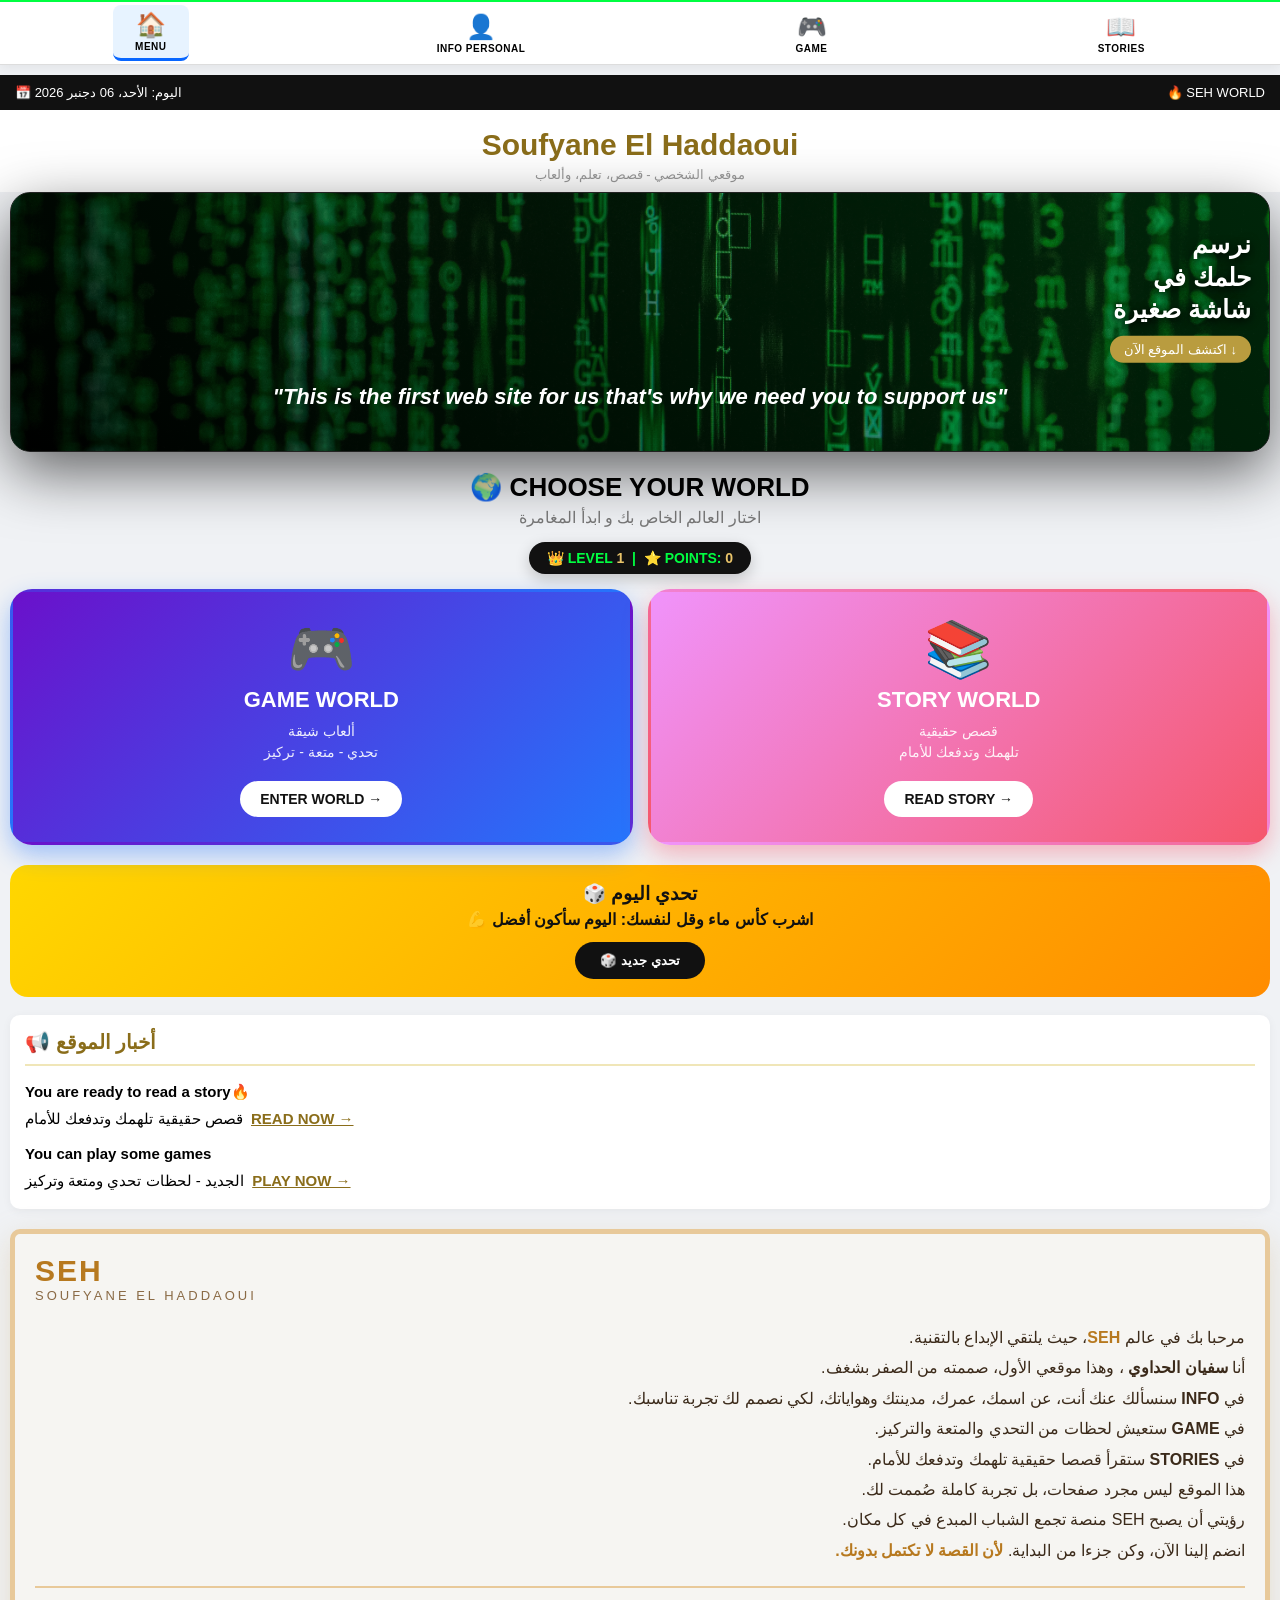
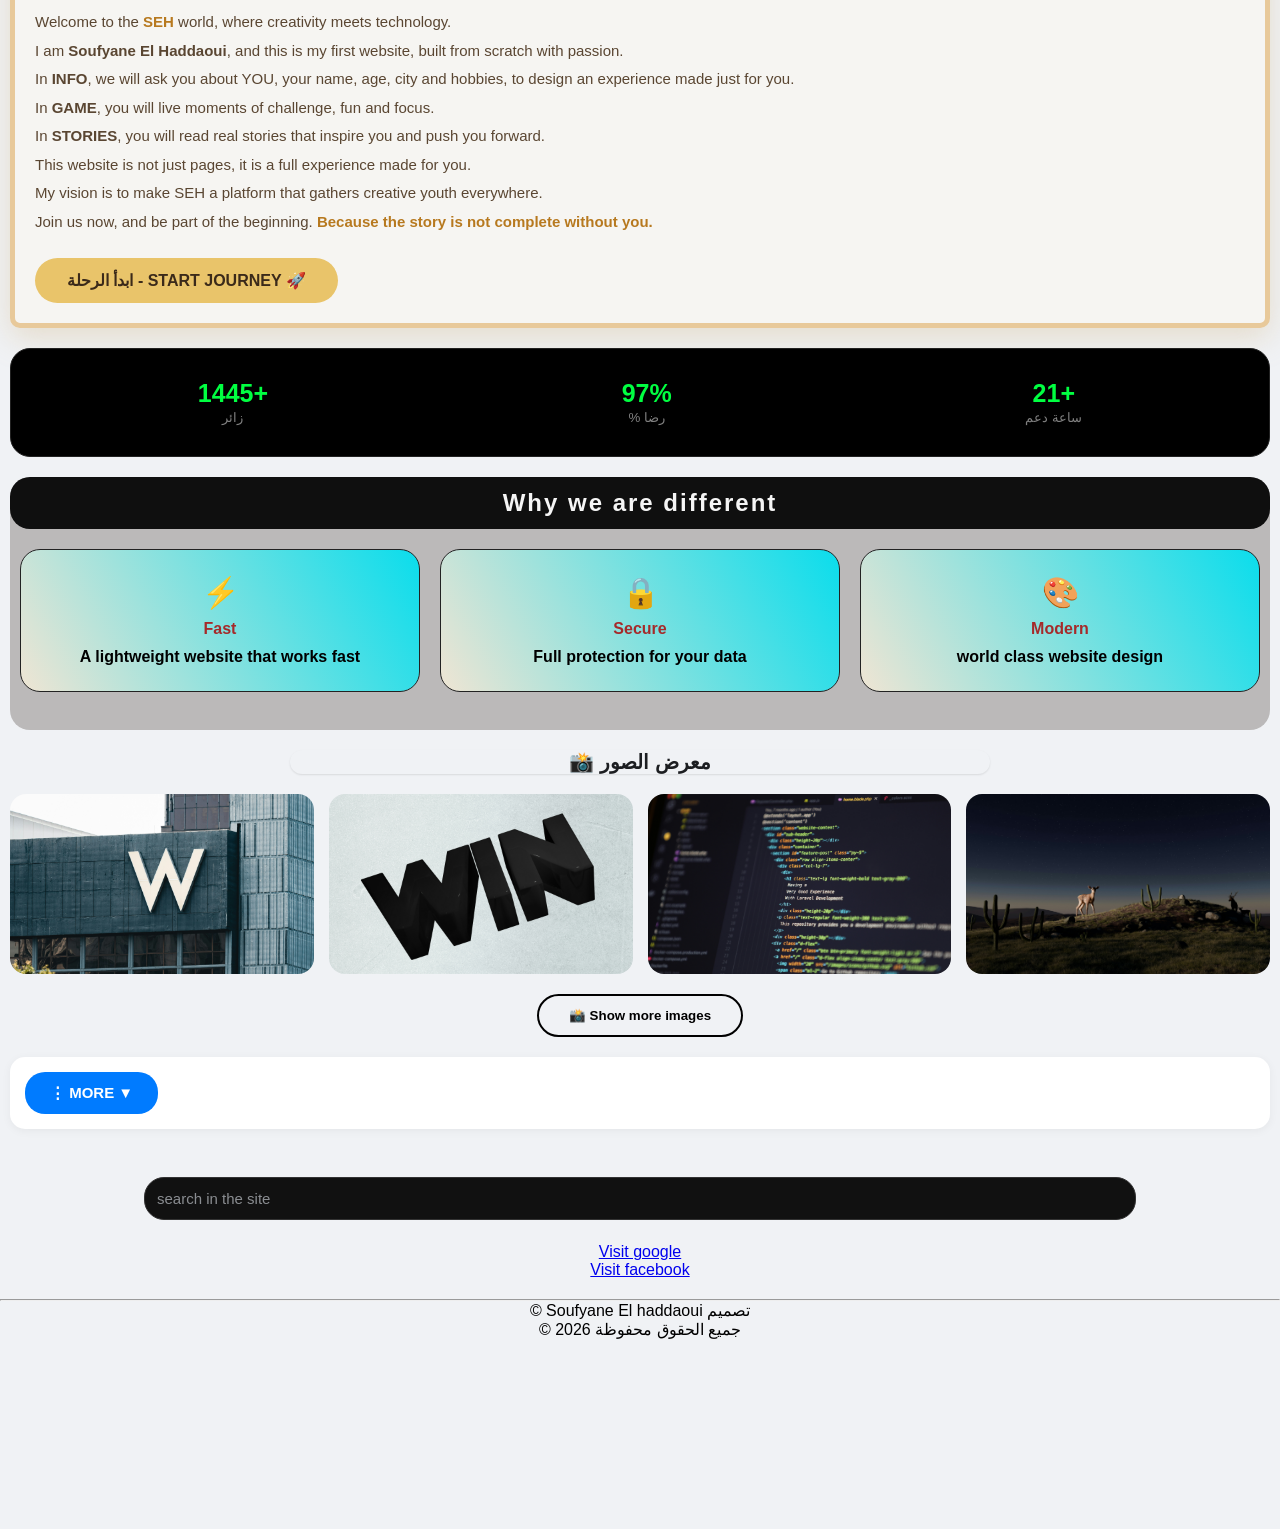
==== index.html @ 308a095a "game" ====
<!DOCTYPE html>
<html>
<head>
<meta charset="UTF-8">
<meta http-equiv="CONTENT-TYPE" content="text/html; charset=UTF-8">
<link rel="stylesheet" href="style.css">
<title>Soufyane El Haddaoui - SEH World</title>
<link rel="icon" href="IMAGES/1793704644158.jpg">
</head>

<style>
/* ===== BASE ديالك محفوظ ===== */
*{box-sizing:border-box}
body{margin:0;font-family:Arial,sans-serif;background:#f6f5f2}
.content{animation:fadeIn 1s ease;padding-bottom:20px}
@keyframes fadeIn{from{opacity:0;transform:translateY(20px)}to{opacity:1;transform:translateY(0)}}

/* ===== HEADER ===== */
.gold-header{background:white;text-align:center;padding:18px 10px 10px}
.gold-header h2{color:#8a6d1a;font-size:30px;margin:0;font-weight:bold}
.gold-header p{color:#999;font-size:13px;margin:5px 0 0}
.top-bar{display:flex;justify-content:space-between;align-items:center;padding:10px 15px;background:#111;color:#fff;font-size:13px}

/* ===== WORLD - الجديد الواعر ===== */
.world-section{margin:20px 10px;text-align:center}
.world-section h2{font-size:26px;margin:10px 0 5px}
.world-section p{color:#777;margin:0 0 15px}
.level-badge{display:inline-block;background:#111;color:#00ff41;padding:8px 18px;border-radius:20px;font-weight:bold;font-size:14px;margin-bottom:15px;box-shadow:0 5px 15px rgba(0,0,0,.2)}
.level-badge span{color:#E9C46A}
.world-grid{display:grid;grid-template-columns:1fr 1fr;gap:15px}
.world-card{border-radius:22px;padding:25px 15px;cursor:pointer;color:white;position:relative;overflow:hidden;transition:.3s;text-align:center;border:3px solid transparent}
.world-card:active{transform:scale(.96)}
.world-card.games{background:linear-gradient(135deg,#6a11cb,#2575fc);box-shadow:0 10px 25px rgba(37,117,252,.4)}
.world-card.stories{background:linear-gradient(135deg,#f093fb,#f5576c);box-shadow:0 10px 25px rgba(245,87,108,.4)}
.world-card .big{font-size:55px;display:block;margin-bottom:5px}
.world-card h3{margin:5px 0;font-size:22px}
.world-card p{color:rgba(255,255,255,.9);font-size:14px;line-height:1.5;margin:8px 0}
.world-card .cta{background:white;color:#111;padding:10px 20px;border-radius:20px;font-weight:bold;display:inline-block;margin-top:10px;font-size:14px}
.world-card.active{border-color:#E9C46A;transform:scale(1.02)}
.world-detail{display:none;background:white;border-radius:18px;padding:18px;margin-top:15px;text-align:left;box-shadow:0 5px 20px rgba(0,0,0,.08);animation:fadeIn .4s ease}
.world-detail.show{display:block}
.world-detail h4{margin:0 0 12px;color:#111}
.mini-games{display:grid;grid-template-columns:repeat(3,1fr);gap:10px}
.mini-game{background:#f6f5f2;border-radius:14px;padding:12px 5px;text-align:center;cursor:pointer;border:1px solid #eee}
.mini-game span{font-size:28px;display:block}
.mini-game b{font-size:12px}
.mini-game small{font-size:11px;color:#888}
.daily-box{background:linear-gradient(135deg,#FFD700,#FF8C00);border-radius:18px;padding:18px;margin:15px 10px;text-align:center;color:#111}
.daily-box h3{margin:0 0 5px}
.daily-box p{margin:5px 0;font-weight:bold}
.daily-box button{background:#111;color:white;border:none;padding:11px 25px;border-radius:20px;font-weight:bold;cursor:pointer;margin-top:8px}
.daily-box button:active{transform:scale(.95)}

/* HERO - محفوظ + محسن */
.hero-banner{position:relative;background-image:url(IMAGES/markus-spiske-iar-afB0QQw-unsplash.jpg);background-size:cover;background-position:center;color:#fff;padding:12px 20px;border-radius:20px;text-align:center;overflow:hidden;border:1px solid #222;box-shadow:0 20px 60px rgba(0,0,0,.6);min-height:260px;display:flex;align-items:center;justify-content:center;margin:0 10px}
.hero-banner::before{content:'';position:absolute;top:0;left:0;width:100%;height:100%;background:linear-gradient(45deg,rgba(0,0,0,.7),rgba(0,255,65,.15))}
.hero-gold-text{position:absolute;right:18px;top:50%;transform:translateY(-50%);text-align:right;z-index:2}
.hero-gold-text h2{font-size:32px;color:#fff;line-height:1.3;text-shadow:0 2px 10px #000;margin:0}
.hero-gold-text span{background:#b99c3f;color:white;padding:6px 14px;border-radius:20px;font-size:13px;display:inline-block;margin-top:10px}
.hero-text{position:relative;z-index:2;display:inline-block;animation:slideAndStop 2.5s ease-out forwards;font-size:22px}
@keyframes slideAndStop{0%{transform:translateX(-120vw);opacity:0}100%{transform:translateX(0);opacity:1}}

.news-box{background:white;border-radius:10px;padding:15px;margin:18px 10px;box-shadow:0 2px 10px rgba(0,0,0,.05)}
.news-box h3{color:#8a6d1a;border-bottom:2px solid #f0e6b8;padding-bottom:10px;margin:0 0 12px;font-size:20px}

section{background:#f6f5f2;color:#3B2A1A;border:5px solid #E8C99A;margin:20px 10px;box-shadow:0 10px 30px rgba(210,180,130,0.35);padding:20px;border-radius:10px}

.gallery{display:grid;grid-template-columns:repeat(auto-fit,minmax(150px,1fr));gap:15px;margin:20px 10px}
.gallery-item{position:relative;border-radius:16px;overflow:hidden;height:180px;cursor:pointer;transition:.6s}
.gallery-item img{width:100%;height:100%;object-fit:cover;transition:.6s}
.gallery-item:hover img{transform:scale(1.2) rotate(2deg)}
#lightbox{position:fixed;top:0;left:0;width:100%;height:100%;background:rgba(0,0,0,.9);display:none;justify-content:center;align-items:center;z-index:999}
#lightbox.active{display:flex}
#lightbox img{max-width:90%;max-height:80%;border-radius:20px}

.cards{display:grid;grid-template-columns:repeat(auto-fit,minmax(200px,1fr));gap:20px;margin:20px 10px}
.card{background:linear-gradient(60deg,rgba(210,180,130,0.35) 0%,rgb(11,221,236) 100%);border:1px solid #222;border-radius:20px;padding:25px;text-align:center;transition:.4s}
.card:hover{transform:translateY(-10px)}
.card .icon{font-size:30px;display:block}
.card h4{color:brown;margin:10px 0}

.stats{display:flex;justify-content:space-around;background:black;border-radius:20px;padding:30px 10px;margin:20px 10px;border:1px solid #222}
.stat{text-align:center}
.stat .num{font-size:25px;font-weight:bold;color:#00ff41;display:block}
.stat small{color:grey}

.dropdown .menu{max-height:0;overflow:hidden;opacity:0;transition:.4s;background:rgb(221,219,216);border-radius:12px;margin-top:10px}
.dropdown .menu.open{max-height:300px;opacity:1;padding:10px}
.dropdown .menu div{padding:12px;cursor:pointer;border-radius:8px}
.dropdown .menu div:hover{background:#222;color:#00ff41}
.page{display:none;position:fixed;top:0;left:0;width:100%;height:100%;background:linear-gradient(135deg,#764ba2 0%,rgb(11,221,236) 100%);z-index:200;padding:50px 20px;text-align:center}
.page.active{display:block}
.page button{padding:10px 20px;margin:5px;border-radius:20px;border:1px solid #00ff41;background:transparent;color:#00ff41;cursor:pointer}
.bottom-row{position:fixed;bottom:0;left:0;width:100%;background:#111;display:flex;justify-content:space-around;padding:8px 0;z-index:100;border-top:2px solid #00ff41}
.bottom-row a.active{color:#00ff41}
</style>

<body>

<div class="top-bar">
<span id="todayDate">📅 Loading...</span>
<span>🔥 SEH WORLD</span>
</div>

<div class="gold-header">
<h2>Soufyane El Haddaoui</h2>
<p>موقعي الشخصي - قصص، تعلم، وألعاب</p>
</div>

<nav class="bottom-row">
  <a href="index.html" class="nav-item active">🏠<br><small>MENU</small></a>
  <a href="INFO.html" class="nav-item">👤<br><small>INFO PERSONAL</small></a>
  <a href="GAME.html" class="nav-item">🎮<br><small>GAME</small></a>
  <a href="STORIES.html" class="nav-item">📖<br><small>STORIES</small></a>
</nav>

<div class="content">

  <!-- HERO محفوظ -->
  <div class="hero-banner">
    <div class="hero-gold-text">
      <h2 style="font-size: 25px;">نرسم<br>حلمك في<br>شاشة صغيرة</h2>
      <span>اكتشف الموقع الآن ↓</span>
      <br><br><br><br>
    </div>
    <div class="hero-text" style="margin-top:150px"><b><i>"This is the first web site for us that's why we need you to support us"</i></b></div>
  </div>

  <!-- ===== WORLD - الجديد ===== -->
  <div class="world-section">
    <h2>🌍 CHOOSE YOUR WORLD</h2>
    <p>اختار العالم الخاص بك و ابدأ المغامرة</p>
    <div class="level-badge">👑 LEVEL <span id="levelNum">1</span> &nbsp;|&nbsp; ⭐ POINTS: <span id="pointsNum">0</span></div>

    <div class="world-grid">
      <div class="world-card games" id="cardGames" onclick="selectWorld('games')">
        <span class="big">🎮</span>
        <h3>GAME WORLD</h3>
        <p> ألعاب شيقة<br>تحدي - متعة - تركيز</p>
        <span class="cta">ENTER WORLD →</span>
      </div>
      <div class="world-card stories" id="cardStories" onclick="selectWorld('stories')">
        <span class="big">📚</span>
        <h3>STORY WORLD</h3>
        <p>قصص حقيقية<br>تلهمك وتدفعك للأمام</p>
        <span class="cta">READ STORY →</span>
      </div>
    </div>

    <!-- تفاصيل الألعاب -->
    <div id="gamesDetail" class="world-detail">
      <h4>🎮 اختر لعبتك و ابدأ اللعب :</h4>
      <div class="mini-games">
        <div class="mini-game" onclick="playGame()"><span>🧠</span><b>Memory</b><br><small>ذاكرة</small></div>
        <div class="mini-game" onclick="playGame()"><span>⚡</span><b>Reaction</b><br><small>سرعة</small></div>
        <div class="mini-game" onclick="playGame()"><span>🎯</span><b>Target</b><br><small>تركيز</small></div>
        <div class="mini-game" onclick="playGame()"><span>🔢</span><b>Number</b><br><small>أرقام</small></div>
        <div class="mini-game" onclick="playGame()"><span>🎨</span><b>Color</b><br><small>ألوان</small></div>
        <div class="mini-game" onclick="playGame()"><span>🧩</span><b>Puzzle</b><br><small>ذكاء</small></div>
      </div>
      <div style="text-align:center;margin-top:15px"><a href="GAME.html" style="background:#2575fc;color:white;padding:12px 30px;border-radius:20px;text-decoration:none;font-weight:bold;display:inline-block">PLAY ALL GAMES 🎮</a></div>
    </div>

    <!-- تفاصيل القصص -->
    <div id="storiesDetail" class="world-detail">
      <h4>📚 قصة اليوم ليك:</h4>
      <p id="randomStory" style="font-size:16px;line-height:1.8;background:#fff8e1;padding:15px;border-radius:12px;border-left:4px solid #f5576c">...</p>
      <div style="text-align:center"><a href="STORIES.html" style="background:#f5576c;color:white;padding:12px 30px;border-radius:20px;text-decoration:none;font-weight:bold;display:inline-block">READ ALL STORIES 📚</a></div>
    </div>
  </div>

  <!-- تحدي اليوم -->
  <div class="daily-box">
    <h3>🎲 تحدي اليوم</h3>
    <p id="dailyChallenge">...</p>
    <button onclick="newChallenge()">🎲 تحدي جديد</button>
  </div>

  <!-- أخبار الموقع - محفوظ -->
  <div class="news-box">
    <h3>📢 أخبار الموقع</h3>
    <p style="font-size:15px;line-height:1.8"><b>You are ready to read a story🔥</b><br>قصص حقيقية تلهمك وتدفعك للأمام &nbsp;<a href="STORIES.html" style="color:#8a6d1a;font-weight:bold">READ NOW →</a></p>
    <p style="font-size:15px;line-height:1.8;margin-top:8px"><b>You can play some games</b><br>الجديد - لحظات تحدي ومتعة وتركيز &nbsp;<a href="GAME.html" style="color:#8a6d1a;font-weight:bold">PLAY NOW →</a></p>
  </div>

  <!-- ورقة SEH - محفوظة كاملة -->
  <section>
    <div style="font-size:30px;font-weight:bold;color:#B7791F;letter-spacing:2px">SEH</div>
    <div style="font-size:13px;letter-spacing:3px;color:#8A6A45;margin-bottom:20px">SOUFYANE EL HADDAOUI</div>
    <p dir="rtl" style="font-size:16px;line-height:1.9;margin:0">مرحبا بك في عالم <b style="color:#B7791F">
      SEH</b>، حيث يلتقي الإبداع بالتقنية.
      <br>أنا <b>سفيان الحداوي
    </b>، وهذا موقعي الأول، صممته من الصفر بشغف.
    <br>في <b>INFO</b> سنسألك عنك أنت، عن اسمك، عمرك، مدينتك وهواياتك، لكي نصمم لك تجربة تناسبك.
      <br>في <b>GAME</b> ستعيش لحظات من التحدي والمتعة والتركيز.
      <br>في <b>STORIES</b> ستقرأ قصصا حقيقية تلهمك وتدفعك للأمام.<br>هذا الموقع ليس مجرد صفحات، بل تجربة كاملة صُممت لك.
      <br>رؤيتي أن يصبح SEH منصة تجمع الشباب المبدع في كل مكان.
      <br>انضم إلينا الآن، وكن جزءا من البداية. <b style="color:#B7791F">لأن القصة لا تكتمل بدونك.</b></p>
    <hr style="border:1px solid #E8C99A;margin:20px 0">
    <p style="font-size:15px;line-height:1.9;margin:0;color:#5A4632">Welcome to the <b style="color:#B7791F">
      SEH</b> world, where creativity meets technology.
      <br>I am <b>Soufyane El Haddaoui</b>, and this is my first website, built from scratch with passion.
      <br>In <b>INFO</b>, we will ask you about YOU, your name, age, city and hobbies, to design an experience made just for you.
      <br>In <b>GAME</b>, you will live moments of challenge, fun and focus.
      <br>In <b>STORIES</b>, you will read real stories that inspire you and push you forward.
      <br>This website is not just pages, it is a full experience made for you.
      <br>My vision is to make SEH a platform that gathers creative youth everywhere.
      <br>Join us now, and be part of the beginning. <b style="color:#B7791F">Because the story is not complete without you.</b></p>
    <a href="INFO.html" style="display:inline-block;margin-top:22px;background:#E9C46A;color:#3B2A1A;padding:13px 32px;border-radius:25px;font-weight:bold;text-decoration:none">ابدأ الرحلة - START JOURNEY 🚀</a>
  </section>

  <div class="stats">
    <div class="stat"><span class="num" data-target="1445">0</span><small>زائر</small></div>
    <div class="stat"><span class="num" data-target="97">0</span><small>% رضا</small></div>
    <div class="stat"><span class="num" data-target="21">0</span><small>ساعة دعم</small></div>
  </div>

  <div style="background:rgb(187,185,185);border-radius:20px;margin:0 10px">
    <h2 style="text-align:center;color:whitesmoke;background:#0f0f0f;border-radius:20px;padding:12px;margin:20px 0;letter-spacing:2px">Why we are different</h2>
    <div class="cards">
      <div class="card"><span class="icon">⚡</span><h4>Fast</h4><p><b>A lightweight website that works fast</b></p></div>
      <div class="card"><span class="icon">🔒</span><h4>Secure</h4><p><b>Full protection for your data</b></p></div>
      <div class="card"><span class="icon">🎨</span><h4>Modern</h4><p><b>world class website design</b></p></div>
    </div><br>
  </div>

  <h1 style="padding:0 10px">📸 معرض الصور</h1>
  <div class="gallery">
    <div class="gallery-item" onclick="openLightbox(this)"><img src="IMAGES/clayton-malquist-aAubExQ70P8-unsplash.jpg"></div>
    <div class="gallery-item" onclick="openLightbox(this)"><img src="IMAGES/logan-voss-zgdT2K7-XTg-unsplash.jpg"></div>
    <div class="gallery-item" onclick="openLightbox(this)"><img src="IMAGES/mohammad-rahmani-oXlXu2qukGE-unsplash.jpg"></div>
    <div class="gallery-item" onclick="openLightbox(this)"><img src="IMAGES/planet-volumes-VvZwspdTsQM-unsplash.jpg"></div>
  </div>

  <div style="text-align:center;margin:20px 0">
    <button id="loadMoreBtn" onclick="loadMoreImages()" style="padding:12px 30px;background:transparent;
    color:black;border:2px solid black;border-radius:40px;font-weight:bold;cursor:pointer">📸 Show more images</button>
  </div>

  
  <!-- ===== MORE - نسخة جديدة خدامة 100% ===== -->
<div style="margin:20px 10px;background:white;border-radius:15px;padding:15px;box-shadow:0 2px 10px rgba(0,0,0,.05)">
  <button onclick="toggleMore()" id="moreBtn" style="background:#007bff;color:white;border:none;padding:12px 25px;border-radius:20px;font-weight:bold;cursor:pointer;font-size:15px">⋮ MORE ▼</button>

  <div id="moreMenu" style="display:none;margin-top:15px;gap:10px">
    <button onclick="showBox('settingBox')" style="width:100%;padding:13px;border:none;border-radius:12px;background:gray;font-weight:bold;cursor:pointer;text-align:left">⚙️ Setting</button>
    <button onclick="showBox('aboutBox')" style="width:100%;padding:13px;border:none;border-radius:12px;background:gray;font-weight:bold;cursor:pointer;text-align:left;margin-top:8px">📄 About site</button>
    <button onclick="showBox('signBox')" style="width:100%;padding:13px;border:none;border-radius:12px;background:gray;font-weight:bold;cursor:pointer;text-align:left;margin-top:8px">🚪 Sign out</button>
  </div>

  <!-- الصناديق -->
  <div id="settingBox" style="display:none;background:#f8f9fa;border-radius:12px;padding:20px;margin-top:15px;text-align:center">
    <h3>⚙️ Setting</h3>
    <p>Premium settings coming soon</p>
    <button onclick="hideAllBoxes()" style="padding:10px 25px;border-radius:20px;border:none;background:#111;color:white;cursor:pointer">Back</button>
  </div>

  <div id="aboutBox" style="display:none;background:#f8f9fa;border-radius:12px;padding:20px;margin-top:15px;text-align:center">
    <h3>📄 About site</h3>
    <p>this is a new website - world class version</p>
    <a href="ABOUT.html" style="display:inline-block;margin:10px 0;color:#007bff;font-weight:bold">click here</a><br>
    <button onclick="hideAllBoxes()" style="padding:10px 25px;border-radius:20px;border:none;background:#111;color:white;cursor:pointer">Back</button>
  </div>

  <div id="signBox" style="display:none;background:#f8f9fa;border-radius:12px;padding:20px;margin-top:15px;text-align:center">
    <h3>🚪 Sign out</h3>
    <input type="text" placeholder="name" style="width:90%;padding:12px;border-radius:10px;border:1px solid #ddd;margin:5px 0"><br>
    <input type="password" placeholder="password" style="width:90%;padding:12px;border-radius:10px;border:1px solid #ddd;margin:5px 0"><br><br>
    <button onclick="hideAllBoxes()" style="padding:10px 25px;border-radius:20px;border:none;background:#00c853;color:white;font-weight:bold;cursor:pointer">Enter</button>
    <button onclick="hideAllBoxes()" style="padding:10px 25px;border-radius:20px;border:none;background:#111;color:white;cursor:pointer">Back</button>
  </div>
</div>

  <form style="padding:20px;text-align:center">
    <input type="search" id="siteSearch" placeholder="search in the site" style="width:80%;padding:12px;border-radius:20px;border:1px solid #333;background:#111;color:#fff">
    <div style="margin-top:15px"><a href="https://google.com">Visit google</a><br><a href="https://facebook.com">Visit facebook</a></div>
  </form>

  <hr>
  <footer><p align="center">© Soufyane El haddaoui تصميم  </p></footer>
  <footer><p align="center">© 2026 جميع الحقوق محفوظة</p></footer>
  <br><br><br><br><br>
</div>

<div id="lightbox" onclick="this.classList.remove('active')"><img id="lightbox-img" src=""></div>

<script>
// التاريخ
document.getElementById('todayDate').innerText = "📅 " + new Date().toLocaleDateString('en-GB',{weekday:'long',day:'numeric',month:'long',year:'numeric'});

// POINTS + LEVEL - محفوظ في المتصفح
let points = parseInt(localStorage.getItem('seh_points')||'0');
function updatePoints(){document.getElementById('pointsNum').innerText=points; document.getElementById('levelNum').innerText=Math.floor(points/10)+1;}
updatePoints();
function addPoints(n){points+=n; localStorage.setItem('seh_points',points); updatePoints();}

// WORLD
// ===== قصص عامة - بالعربية - ماشي عليك =====
let stories = [
"كان يا ما كان، في قرية صغيرة، كان هناك طفل صغير يحب أن يرسم. كل أصدقائه كانوا يضحكون عليه ويقولون له الرسم لا ينفع. لكنه لم يتوقف. كان يرسم كل يوم، حتى أصبح من أشهر الرسامين في بلده. العبرة: لا تستمع لمن يحبطك، استمر في حلمك.",
"في يوم من الأيام، كان هناك فلاح فقير يزرع أرضه كل صباح. كان الناس يقولون له: لماذا تتعب؟ لن تحصد شيئا. لكنه استمر في العمل بصبر. وبعد أشهر، أصبحت أرضه أجمل أرض في القرية كلها. العبرة: الصبر والعمل كل يوم يصنع المعجزات.",
"كان هناك شاب يخاف أن يتكلم أمام الناس. في المدرسة كان يسكت دائما. في يوم قرر أن يكسر خوفه، وبدأ يتكلم قليلا كل يوم. بعد سنة، أصبح هو من يقدم الحفل كله أمام مئات الناس. العبرة: الخوف يذهب عندما تبدأ، لا عندما تنتظر.",
"يحكى أن رجلا ضاع في الصحراء، ولم يبق معه إلا قليل من الماء. جلس يفكر: هل أبكي أم أكمل الطريق؟ قرر أن يكمل. وبعد ساعات من المشي، وجد واحة جميلة. العبرة: مهما كان الطريق صعبا، لا تتوقف، فالفرج قريب."
];

let challenges = [
"🎯 العب لعبة واحدة اليوم وحاول أن تفوز فيها",
"📚 اقرأ قصة واحدة وشاركها مع صديقك",
"⚡ العب 3 ألعاب بدون أن تخسر",
"🧠 درب ذاكرتك اليوم - العب لعبة الذاكرة",
"🔥 ادخل للموقع 3 مرات اليوم",
"💪 اشرب كأس ماء وقل لنفسك: اليوم سأكون أفضل",
"✍️ اكتب حلمك في ورقة وعلقه أمامك"
];
function selectWorld(type){
  document.getElementById('gamesDetail').classList.remove('show');
  document.getElementById('storiesDetail').classList.remove('show');
  document.getElementById('cardGames').classList.remove('active');
  document.getElementById('cardStories').classList.remove('active');
  if(type==='games'){
    document.getElementById('gamesDetail').classList.add('show');
    document.getElementById('cardGames').classList.add('active');
    addPoints(5);
  } else {
    document.getElementById('storiesDetail').classList.add('show');
    document.getElementById('cardStories').classList.add('active');
    document.getElementById('randomStory').innerText = stories[Math.floor(Math.random()*stories.length)];
    addPoints(5);
  }
  document.getElementById('gamesDetail').scrollIntoView({behavior:'smooth',block:'nearest'});
}
function playGame(){addPoints(10); window.location.href='GAME.html';}
function newChallenge(){document.getElementById('dailyChallenge').innerText = challenges[Math.floor(Math.random()*challenges.length)];}
newChallenge();
document.getElementById('randomStory').innerText = stories[0];

function toggleMenu(){document.getElementById('myMenu').classList.toggle('open')}
function openPage(id){closeAll();document.getElementById(id+'-page').classList.add('active')}
function closeAll(){document.querySelectorAll('.page').forEach(p=>p.classList.remove('active'));document.getElementById('myMenu').classList.remove('open')}
function openLightbox(el){document.getElementById('lightbox-img').src=el.querySelector('img').src;document.getElementById('lightbox').classList.add('active');}

const nums=document.querySelectorAll('.num');
const observer=new IntersectionObserver(entries=>{entries.forEach(e=>{if(e.isIntersecting){let el=e.target,target=+el.dataset.target,count=0;let inc=target/60;let timer=setInterval(()=>{count+=inc;if(count>=target){count=target;clearInterval(timer)} 
  el.innerText=Math.floor(count)+(el.dataset.target==97?'%':'+')},20)}})},{threshold:.5});
nums.forEach(n=>observer.observe(n));

let moreImages=["IMAGES/1793704644128.jpg","IMAGES/1793704644158.jpg",
"IMAGES/chris-ried-ieic5Tq8YMk-unsplash.jpg","IMAGES/planet-volumes-LTJGCRNEw7g-unsplash.jpg",
"IMAGES/mohammad-rahmani-8qEB0fTe9Vw-unsplash.jpg","IMAGES/planet-volumes-lLUIyGEhXMw-unsplash.jpg"];
let loaded=false;
function loadMoreImages(){
  const gallery=document.querySelector('.gallery');const btn=document.getElementById('loadMoreBtn');
  if(!loaded){moreImages.forEach(src=>{const div=document.createElement('div');div.className='gallery-item';div.setAttribute('onclick','openLightbox(this)');div.innerHTML=`<img src="${src}">`;gallery.appendChild(div);});btn.innerText="🔼 Close images";loaded=true;}
  else{let items=document.querySelectorAll('.gallery-item');for(let i=4;i<items.length;i++){items[i].remove();}btn.innerText="📸 More images";loaded=false;}
}
document.getElementById('siteSearch')?.addEventListener('input',function(){let val=this.value.toLowerCase();document.querySelectorAll('.nav-item').forEach(a=>{a.style.display=a.innerText.toLowerCase().includes(val)?'':'none';if(val=='')a.style.display='';});});

// ===== MORE - جديد خدام =====
function toggleMore(){
  var m = document.getElementById('moreMenu');
  var btn = document.getElementById('moreBtn');
  if(m.style.display === 'none' || m.style.display === ''){
    m.style.display = 'block';
    btn.innerHTML = '⋮ MORE ▲';
    hideAllBoxes();
  } else {
    m.style.display = 'none';
    btn.innerHTML = '⋮ MORE ▼';
  }
}
function showBox(id){
  hideAllBoxes();
  document.getElementById(id).style.display = 'block';
  document.getElementById(id).scrollIntoView({behavior:'smooth', block:'nearest'});
}
function hideAllBoxes(){
  document.getElementById('settingBox').style.display = 'none';
  document.getElementById('aboutBox').style.display = 'none';
  document.getElementById('signBox').style.display = 'none';
}
</script>
<script src="javascript"></script>
</body>
</html>
---- style.css ----
/* ========== إعدادات عامة احترافية ========== */
:root{
  --blue:#0866ff;
  --bg:#f0f2f5;
  --white:#ffffff;
  --gray:#65676b;
  --dark:#1f2a33;
}
*{
  box-sizing: border-box;
  margin:0;
  padding:0;
}

/* date*/
.top-bar{background:#deeef9;padding:7px 15px;display:flex;
  justify-content:space-between;font-size:12px;color:#7a6a3a}

body{
  background: var(--bg); font-family: 'Segoe UI', Tahoma, sans-serif;
  padding-top: 75px; /* باش المحتوى مايطلعش تحت النافبار المفيكسي */
  padding-bottom: 80px; color: #111;
}


/* ========== الهيدر - مفيكسي فالفوق ========== */
header{
  position: fixed ; top:0; left:0; width:100%; z-index: 10000;
  background: var(--white); box-shadow: 0 2px 8px rgba(0,0,0,0.08); 
}


/* النافبار اللي بغيتيه يبقى الفوق */
.bottom-row{
  position: fixed; top: 0; left: 0; width: 100%; height: 65px;
  background: var(--white); display: flex; justify-content: space-around;
  align-items: center; z-index: 9999; border-bottom: 1px solid #ddd;
  box-shadow: 0 2px 12px rgba(0,0,0,0.07);
}

.nav-item{
  text-decoration: none; color: var(--gray); text-align: center;
  padding: 6px 22px; border-radius: 8px; transition: 0.2s;
  font-size: 24px;
}
.nav-item small{
  display: block; font-size: 10px; font-weight: 650; color: black;
  margin-top: 2px; letter-spacing: 0.5px;
}
.nav-item.active{
  color: var(--blue);
  border-bottom: 3px solid var(--blue);
  background: #e7f3ff;
}

.nav-item:hover{
  background: #f2f2f2;
}

:root {
  --bg: #f0f2f5;
  --text: black;
  --card: #ffffff;
}
body.dark {
  --bg: gray;
  --text: black;
  --card: white;
}
body {
  background-color: var(--bg) !important;
  color: var(--text) !important;
  transition: background 0.3s, color 0.3s;
}
header, nav, .card {
  background-color: var(--card) !important;
}

.toggle-btn {
  background: #e5e7eb; border: none; padding: 8px 14px; 
  border-radius: 9999px; cursor: pointer; font-size: 18px;
  position: fixed; top: 15px; right: 20px; z-index: 9999;
}
body.dark .toggle-btn { background: #27292b; }
.icon.moon { display: none; }
body.dark .icon.sun { display: none; }
body.dark .icon.moon { display: inline; }


/* ========== المحتوى والعناوين ========== */
h1{
  background: var(--bg);  color: #1c1e21; width: 92%; max-width: 700px;
  margin: 20px auto; padding: 14px; border-radius: 12px;
  box-shadow: 0 1px 2px rgba(0,0,0,0.1); text-align: center;
  font-size: 20px; border: none; transition: 0.3s;
}
h1:hover{ background: linear-gradient(135deg,rgb(11, 221, 236) 0%, #764ba2 100%);
 ; transform: scale(1.10)  }

fieldset{
  background: var(--white); width: 92%; max-width: 700px;
  margin: 15px auto; border: 1px solid #ddd; border-radius: 12px;
  padding: 20px; box-shadow: 0 2px 10px rgba(0,0,0,0.05);
}
legend{
  color: var(--blue); font-weight: bold; font-size: 16px;
  padding: 4px 12px; background: #e7f3ff; border-radius: 20px;
}

/* ========== المدخلات ========== */
input, select{
  width: 100%; padding: 13px 15px; margin: 8px 0; font-size: 15px;
  border: 1px solid #ccd0d5; border-radius: 8px; outline: none;
  background: #f5f6f7; transition: 0.2s;
}
input:focus, select:focus{
  background: var(--white); border-color: var(--blue);
  box-shadow: 0 0 0 2px rgba(8,102,255,0.2);
}
input::placeholder{ color:#8a8d91; }

button, input[type="submit"]{
  background: var(--blue); color: white; border: none; padding: 12px 20px;
  border-radius: 8px; font-weight: bold; cursor: pointer;
  transition: 0.2s; width: auto;
}
button:hover{ background: #0756d6; transform: translateY(-1px); }

/* ========== الجدول ========== */
table{
  width: 92%; max-width: 700px; margin: 20px auto; border-collapse: collapse;
  background: var(--white); border-radius: 12px; overflow: hidden;
  box-shadow: 0 2px 10px rgba(0,0,0,0.05);
}
caption{
  background: var(--dark);
  color: white;
  padding: 14px;
  font-weight: bold;
}
th{ background: var(--blue); color: white; padding: 12px; }
td{ padding: 12px; text-align: center; border-bottom: 1px solid #eee; }
tr:hover{ background: #f0f6ff; }

/* ========== النوافذ dialog ========== */
dialog{
  border: none; border-radius: 16px; padding: 25px; max-width: 90%;
  box-shadow: 0 15px 40px rgba(0,0,0,0.2); animation: pop 0.3s ease;
}
dialog::backdrop{
  background: rgba(0,0,0,0.4);
  backdrop-filter: blur(4px);
}
@keyframes pop{
  from{ transform: scale(0.9); opacity:0; }
  to{ transform: scale(1); opacity:1; }
}
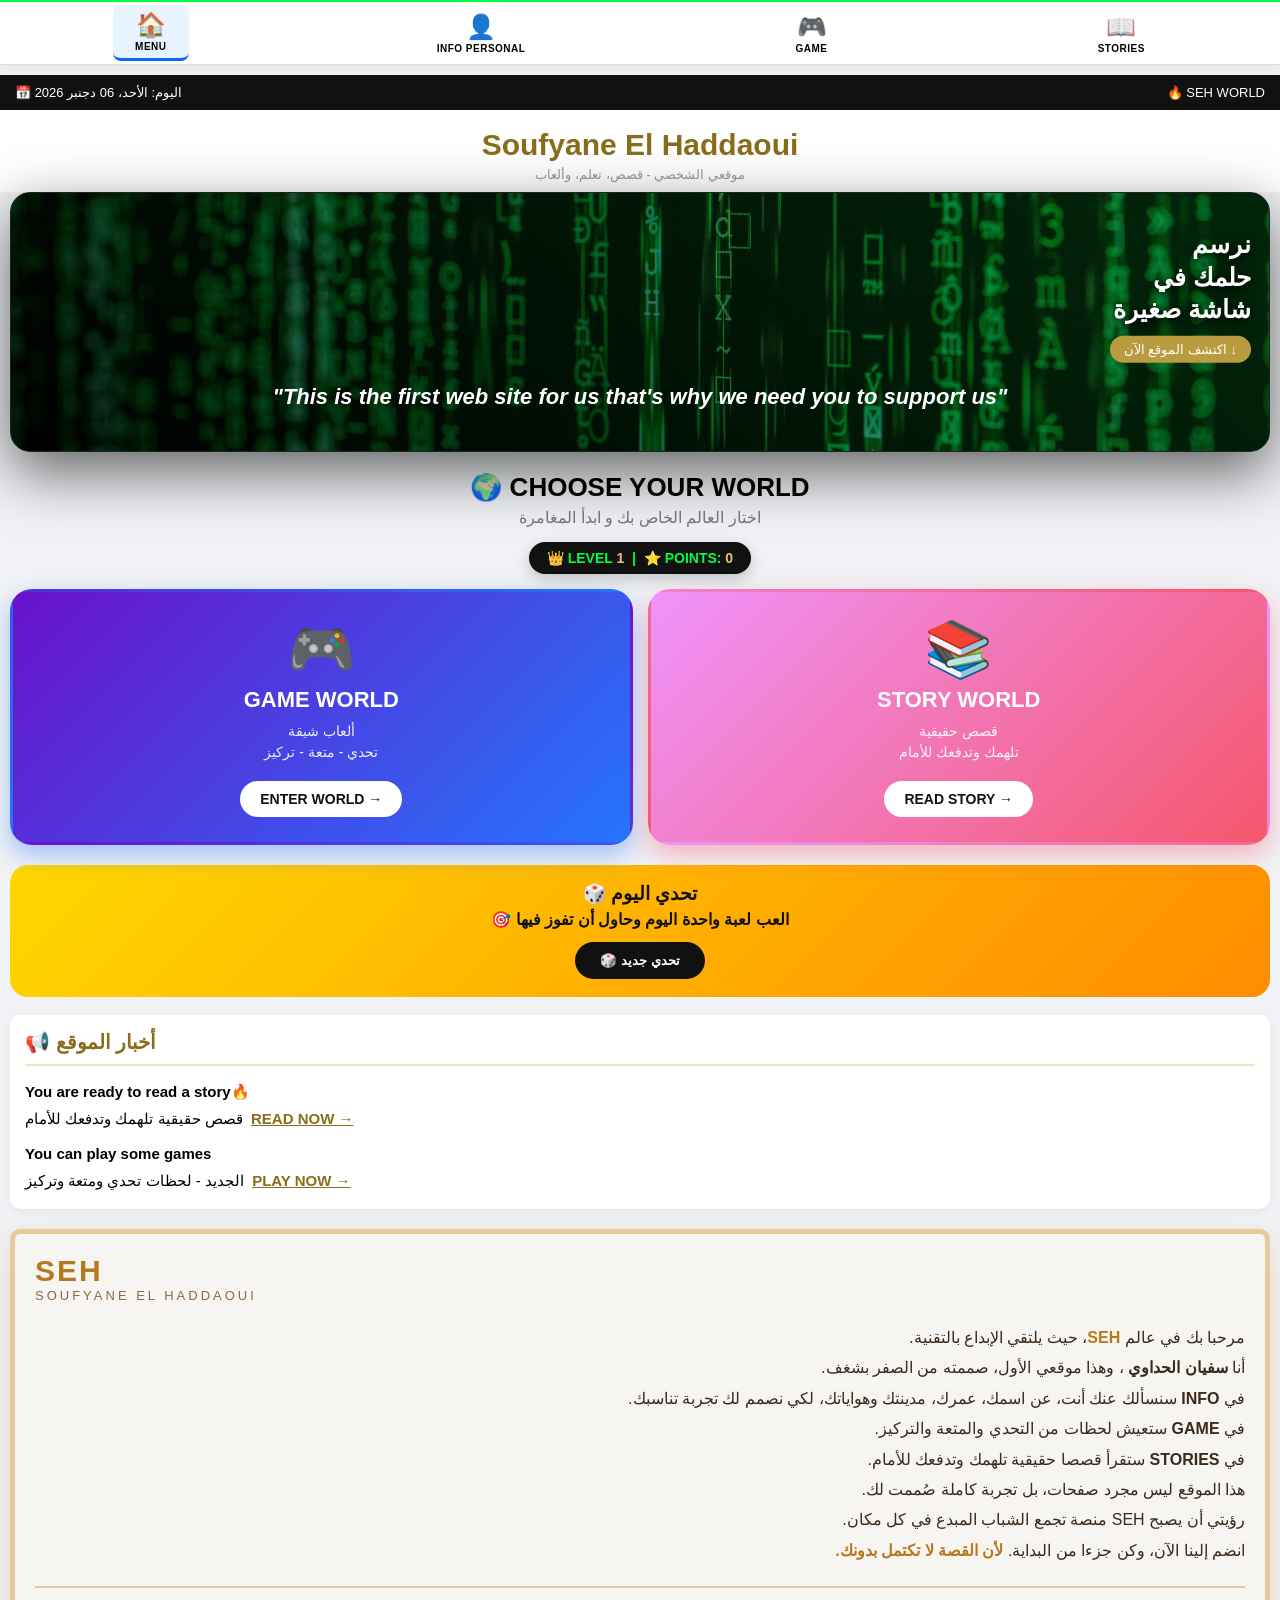
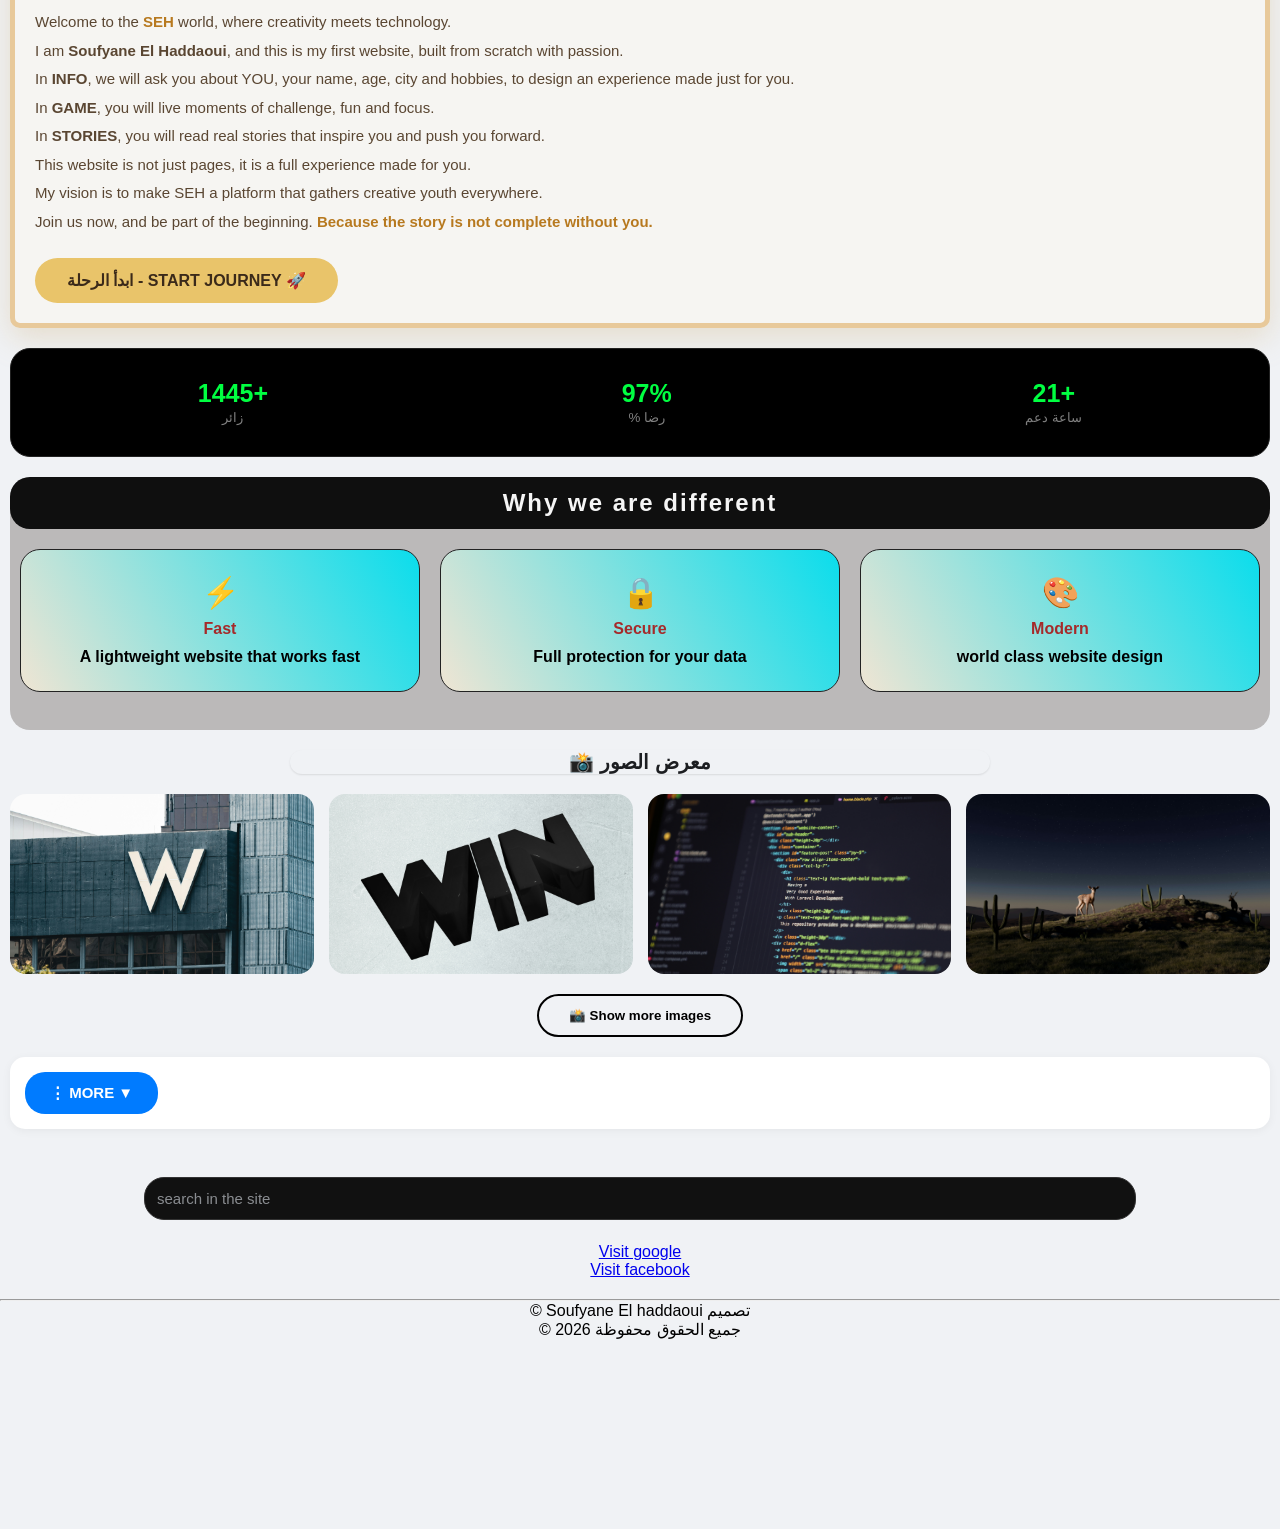
==== commit b6009158: "Add Google site verification meta tag Add Google site verification meta tag to index.html" ====
--- a/index.html
+++ b/index.html
@@ -1,6 +1,7 @@
 <!DOCTYPE html>
 <html>
 <head>
+<meta name="google-site-verification" content="POT41TY8wL_xwe7rQjYkqojoxXG3dxkhdj_DEoyyTsY" />
 <meta charset="UTF-8">
 <meta http-equiv="CONTENT-TYPE" content="text/html; charset=UTF-8">
 <link rel="stylesheet" href="style.css">
@@ -381,4 +382,4 @@
 </script>
 <script src="javascript"></script>
 </body>
-</html>+</html>
--- a/style.css
+++ b/style.css
@@ -121,7 +121,7 @@
 input::placeholder{ color:#8a8d91; }
 
 button, input[type="submit"]{
-  background: var(--blue); color: white; border: none; padding: 12px 20px;
+  background: var(--blue); color: rgb(193, 192, 192); border: none; padding: 12px 20px;
   border-radius: 8px; font-weight: bold; cursor: pointer;
   transition: 0.2s; width: auto;
 }
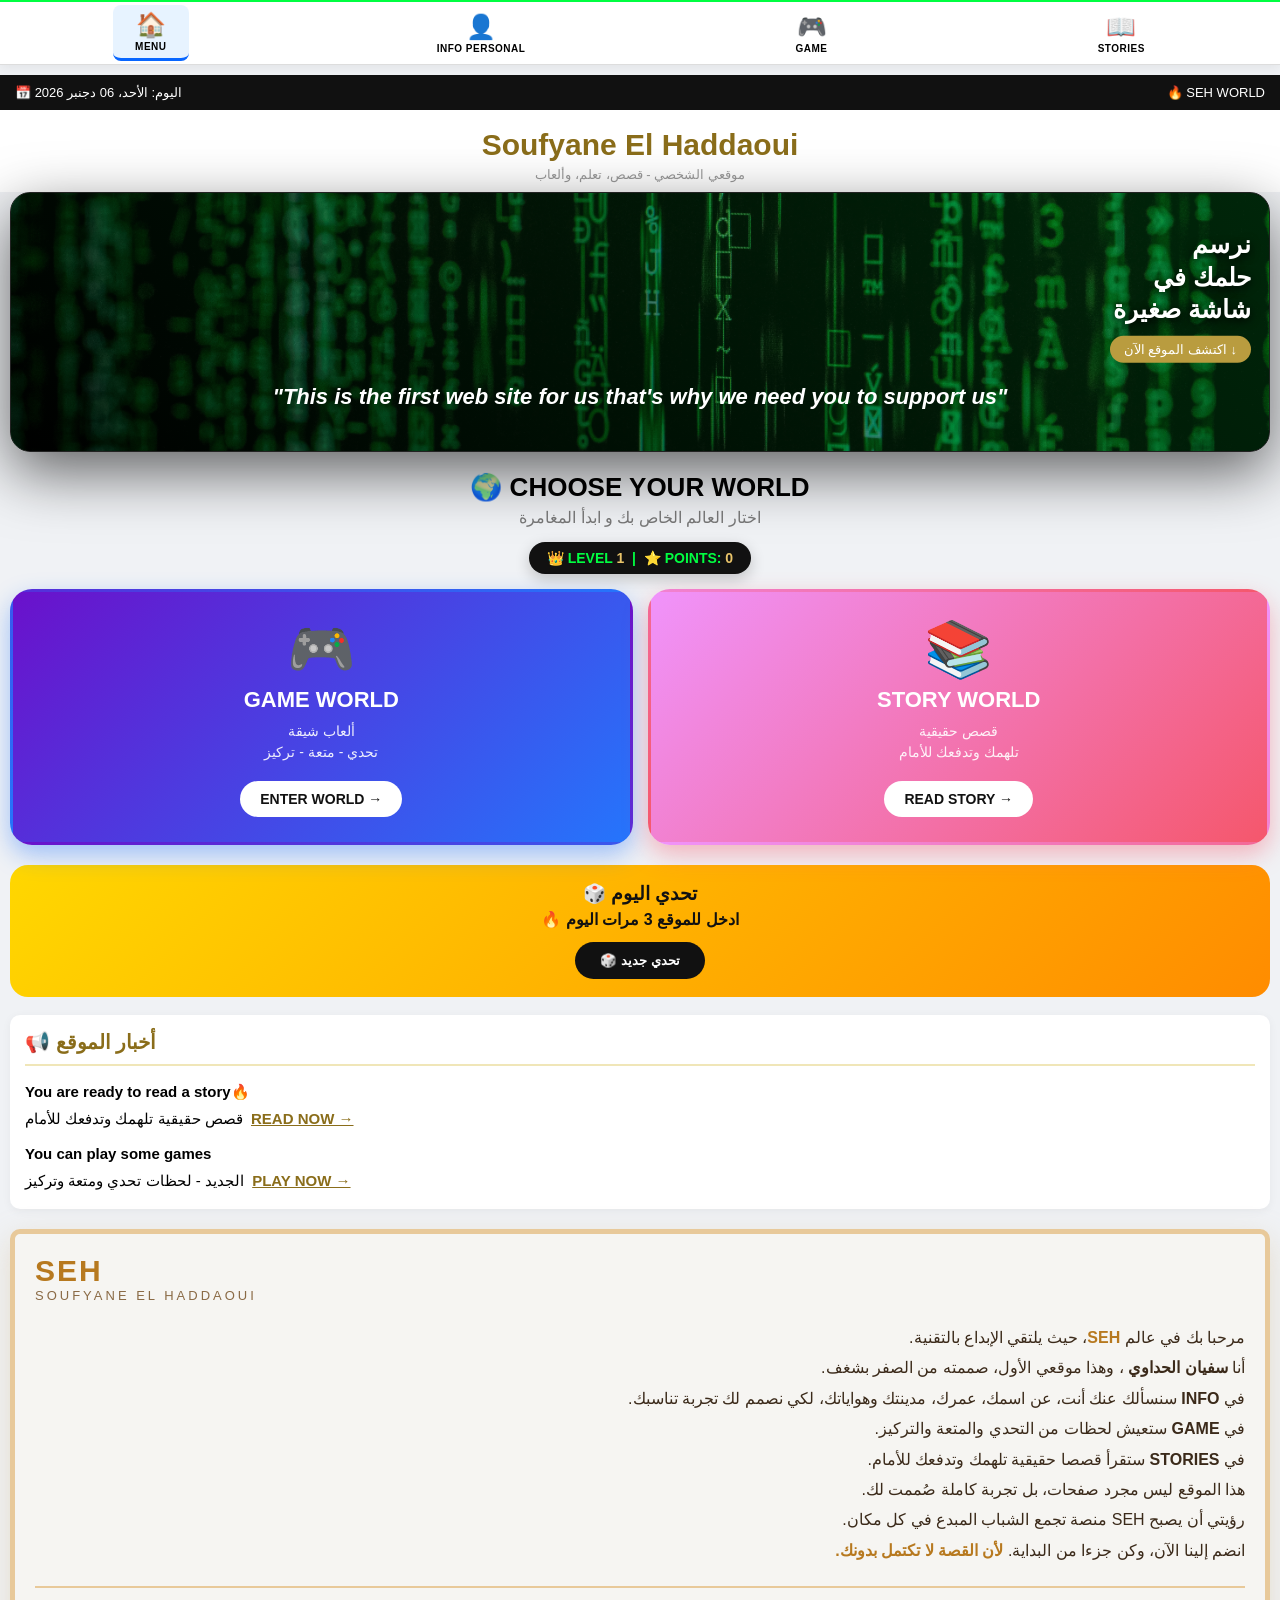
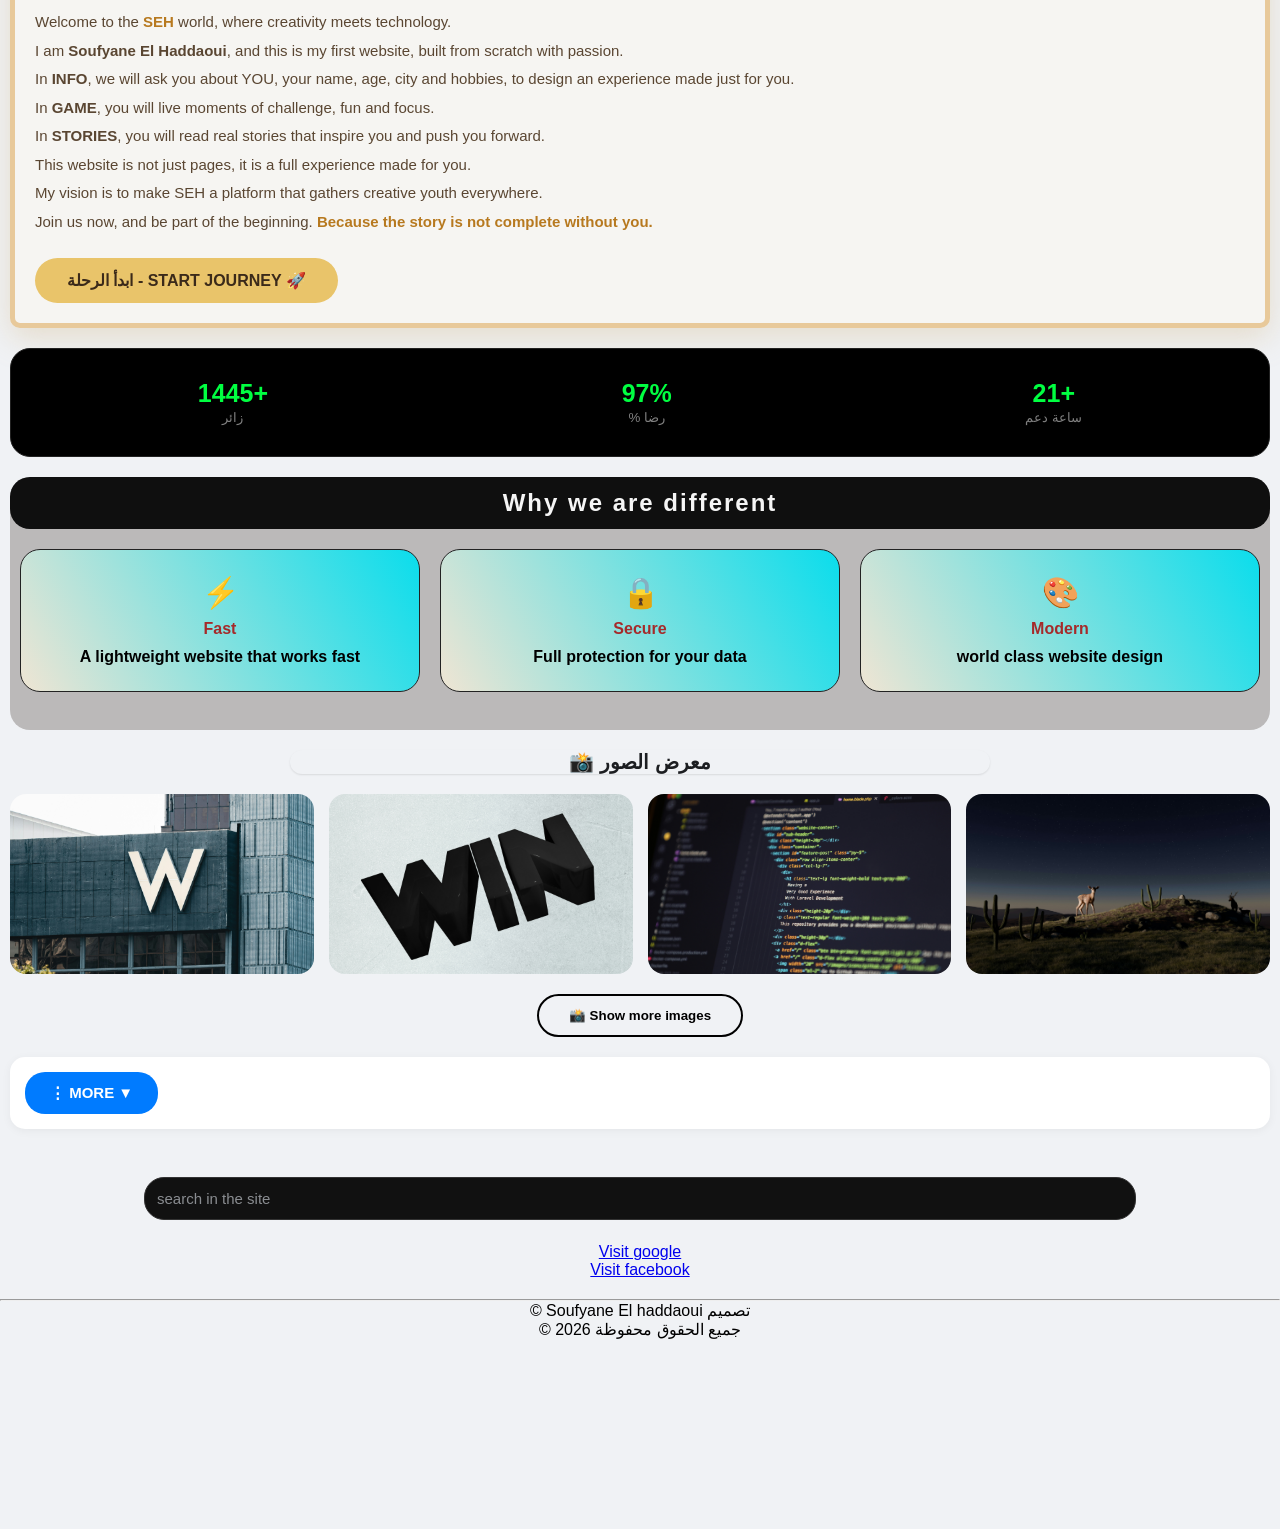
==== commit 1d7a916e: "Add Firebase authentication and Firestore setup" ====
--- a/index.html
+++ b/index.html
@@ -381,5 +381,27 @@
 }
 </script>
 <script src="javascript"></script>
+  <script type="module">
+import { initializeApp } from "https://www.gstatic.com/firebasejs/10.12.2/firebase-app.js";
+import { getAuth, GoogleAuthProvider, signInWithPopup, onAuthStateChanged } from "https://www.gstatic.com/firebasejs/10.12.2/firebase-auth.js";
+import { getFirestore } from "https://www.gstatic.com/firebasejs/10.12.2/firebase-firestore.js";
+
+const firebaseConfig = {
+  apiKey: "AIzaSyApOzh9J8QCiLcHdZ0q3zMgWrmK1ToY9Cg",
+  authDomain: "seh-world.firebaseapp.com",
+  projectId: "seh-world",
+  storageBucket: "seh-world.firebasestorage.app",
+  messagingSenderId: "888057068574",
+  appId: "1:888057068574:web:796fdde71679597931020f"
+};
+const app = initializeApp(firebaseConfig);
+window.auth = getAuth(app);
+window.db = getFirestore(app);
+window.provider = new GoogleAuthProvider();
+window.loginGoogle = async () => {
+  try{ await signInWithPopup(window.auth, window.provider); alert("مرحبا بيك فـ SEH-WORLD!"); }
+  catch(e){ alert(e.message); }
+};
+</script>
 </body>
 </html>
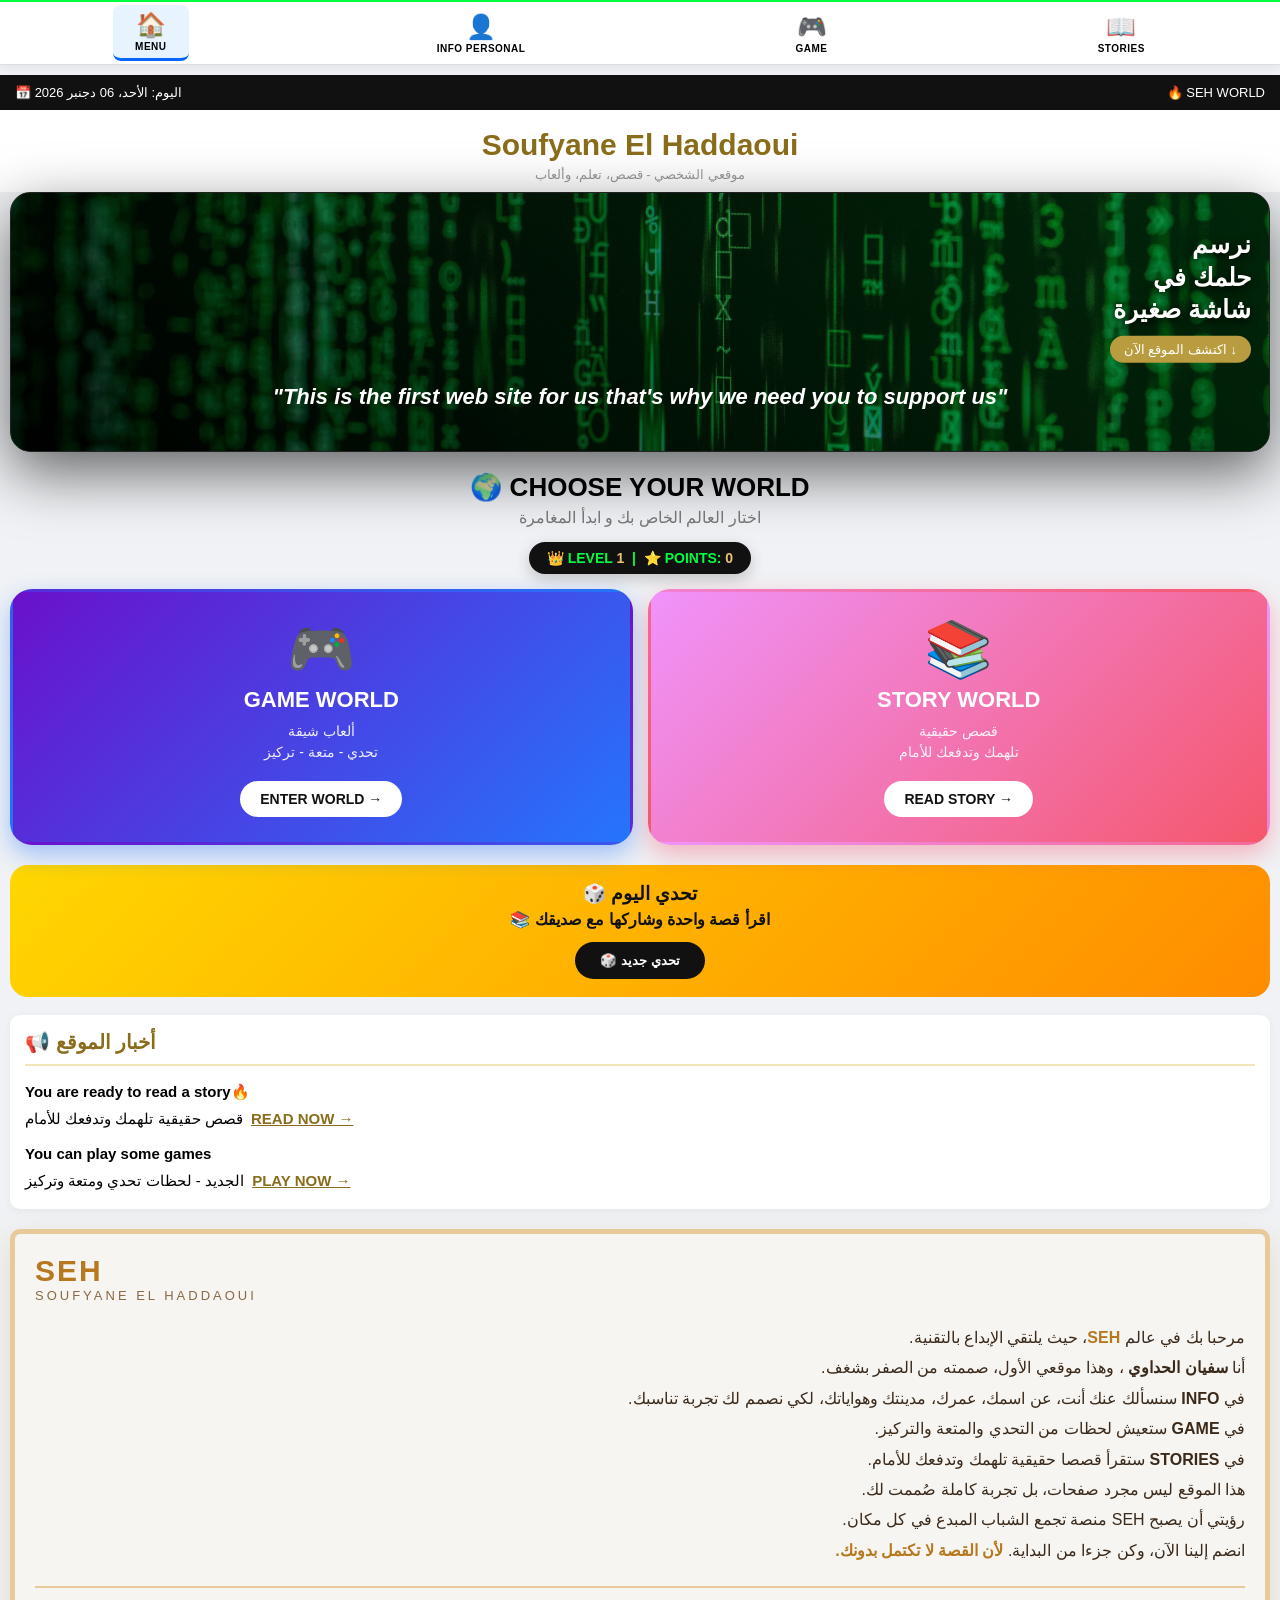
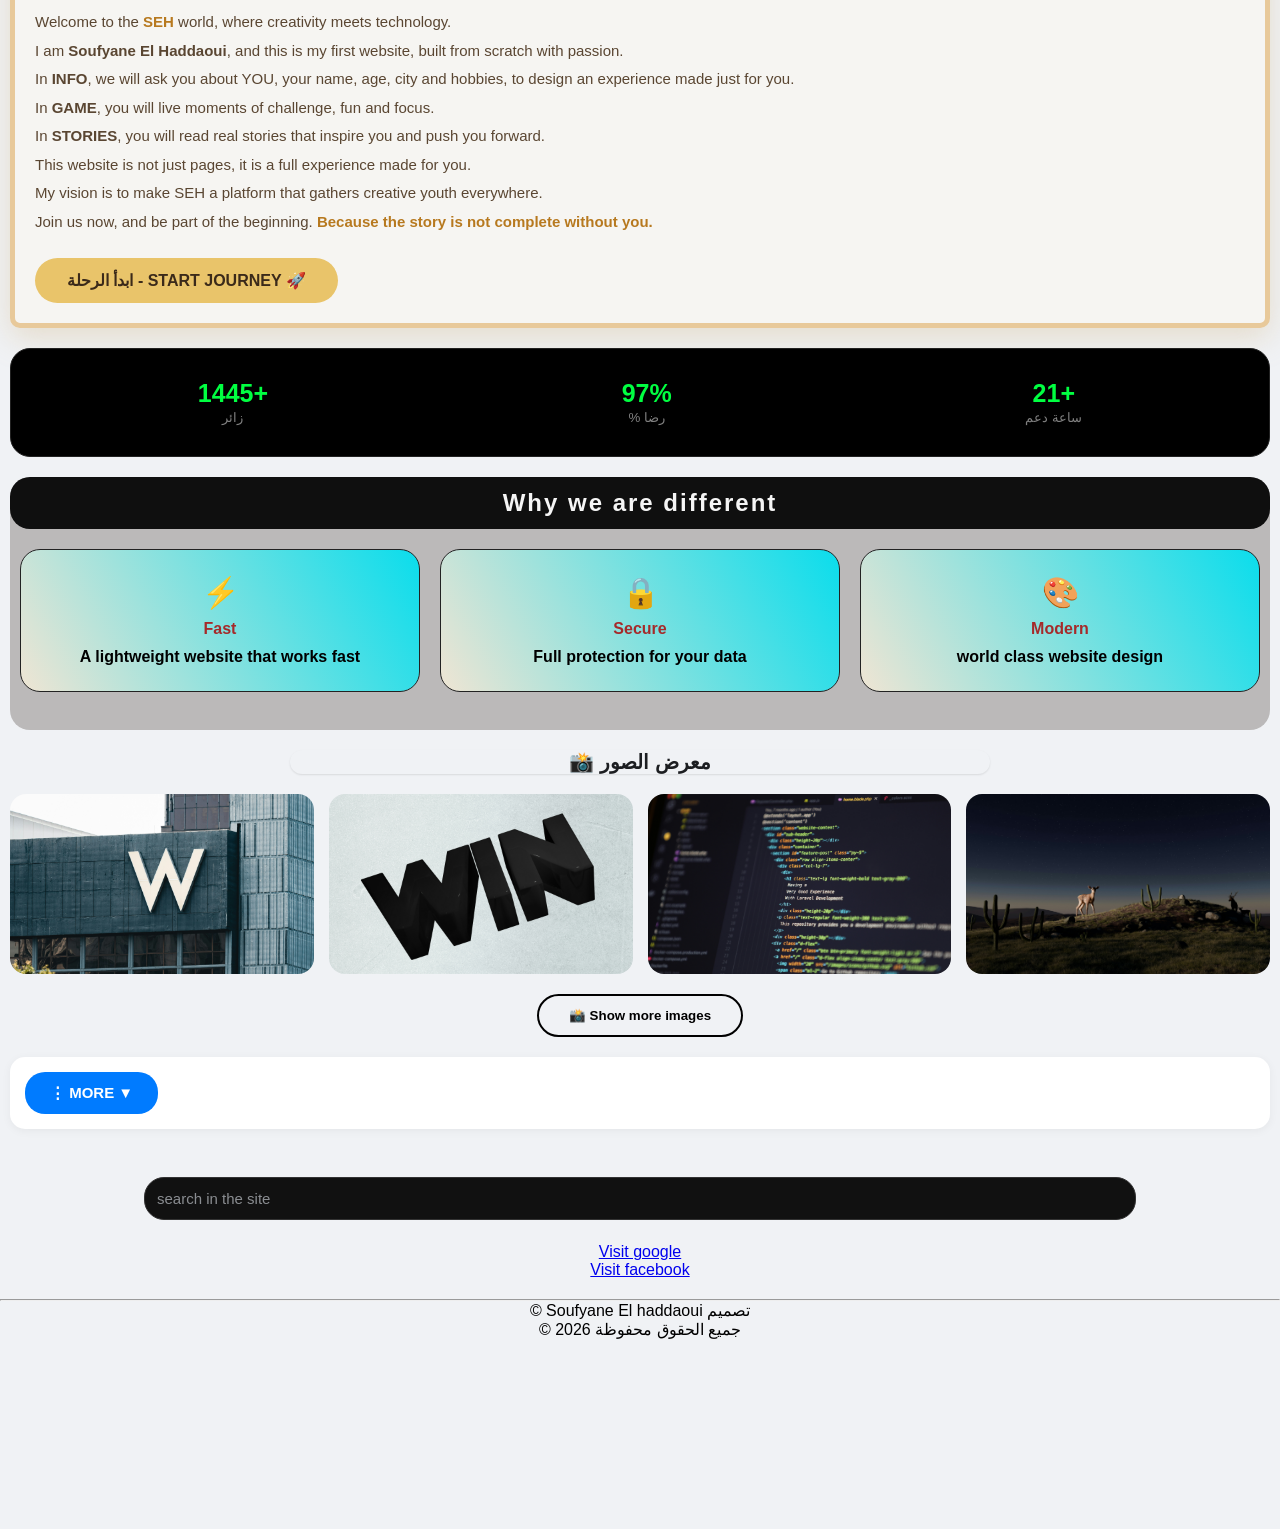
==== commit 15718f90: "save user to firestore" ====
--- a/index.html
+++ b/index.html
@@ -381,10 +381,10 @@
 }
 </script>
 <script src="javascript"></script>
-  <script type="module">
+<script type="module">
 import { initializeApp } from "https://www.gstatic.com/firebasejs/10.12.2/firebase-app.js";
 import { getAuth, GoogleAuthProvider, signInWithPopup, onAuthStateChanged } from "https://www.gstatic.com/firebasejs/10.12.2/firebase-auth.js";
-import { getFirestore } from "https://www.gstatic.com/firebasejs/10.12.2/firebase-firestore.js";
+import { getFirestore, doc, setDoc, serverTimestamp } from "https://www.gstatic.com/firebasejs/10.12.2/firebase-firestore.js";
 
 const firebaseConfig = {
   apiKey: "AIzaSyApOzh9J8QCiLcHdZ0q3zMgWrmK1ToY9Cg",
@@ -399,7 +399,20 @@
 window.db = getFirestore(app);
 window.provider = new GoogleAuthProvider();
 window.loginGoogle = async () => {
-  try{ await signInWithPopup(window.auth, window.provider); alert("مرحبا بيك فـ SEH-WORLD!"); }
+  try{
+    const result = await signInWithPopup(window.auth, window.provider);
+    const user = result.user;
+    // تسجيل المستخدم فـ Firestore
+    await setDoc(doc(window.db, "users", user.uid), {
+      name: user.displayName,
+      email: user.email,
+      photo: user.photoURL,
+      uid: user.uid,
+      lastLogin: serverTimestamp(),
+      createdAt: serverTimestamp()
+    }, { merge: true });
+    alert("  WELCOME IN SEH-WORLD! " + user.displayName);
+  }
   catch(e){ alert(e.message); }
 };
 </script>
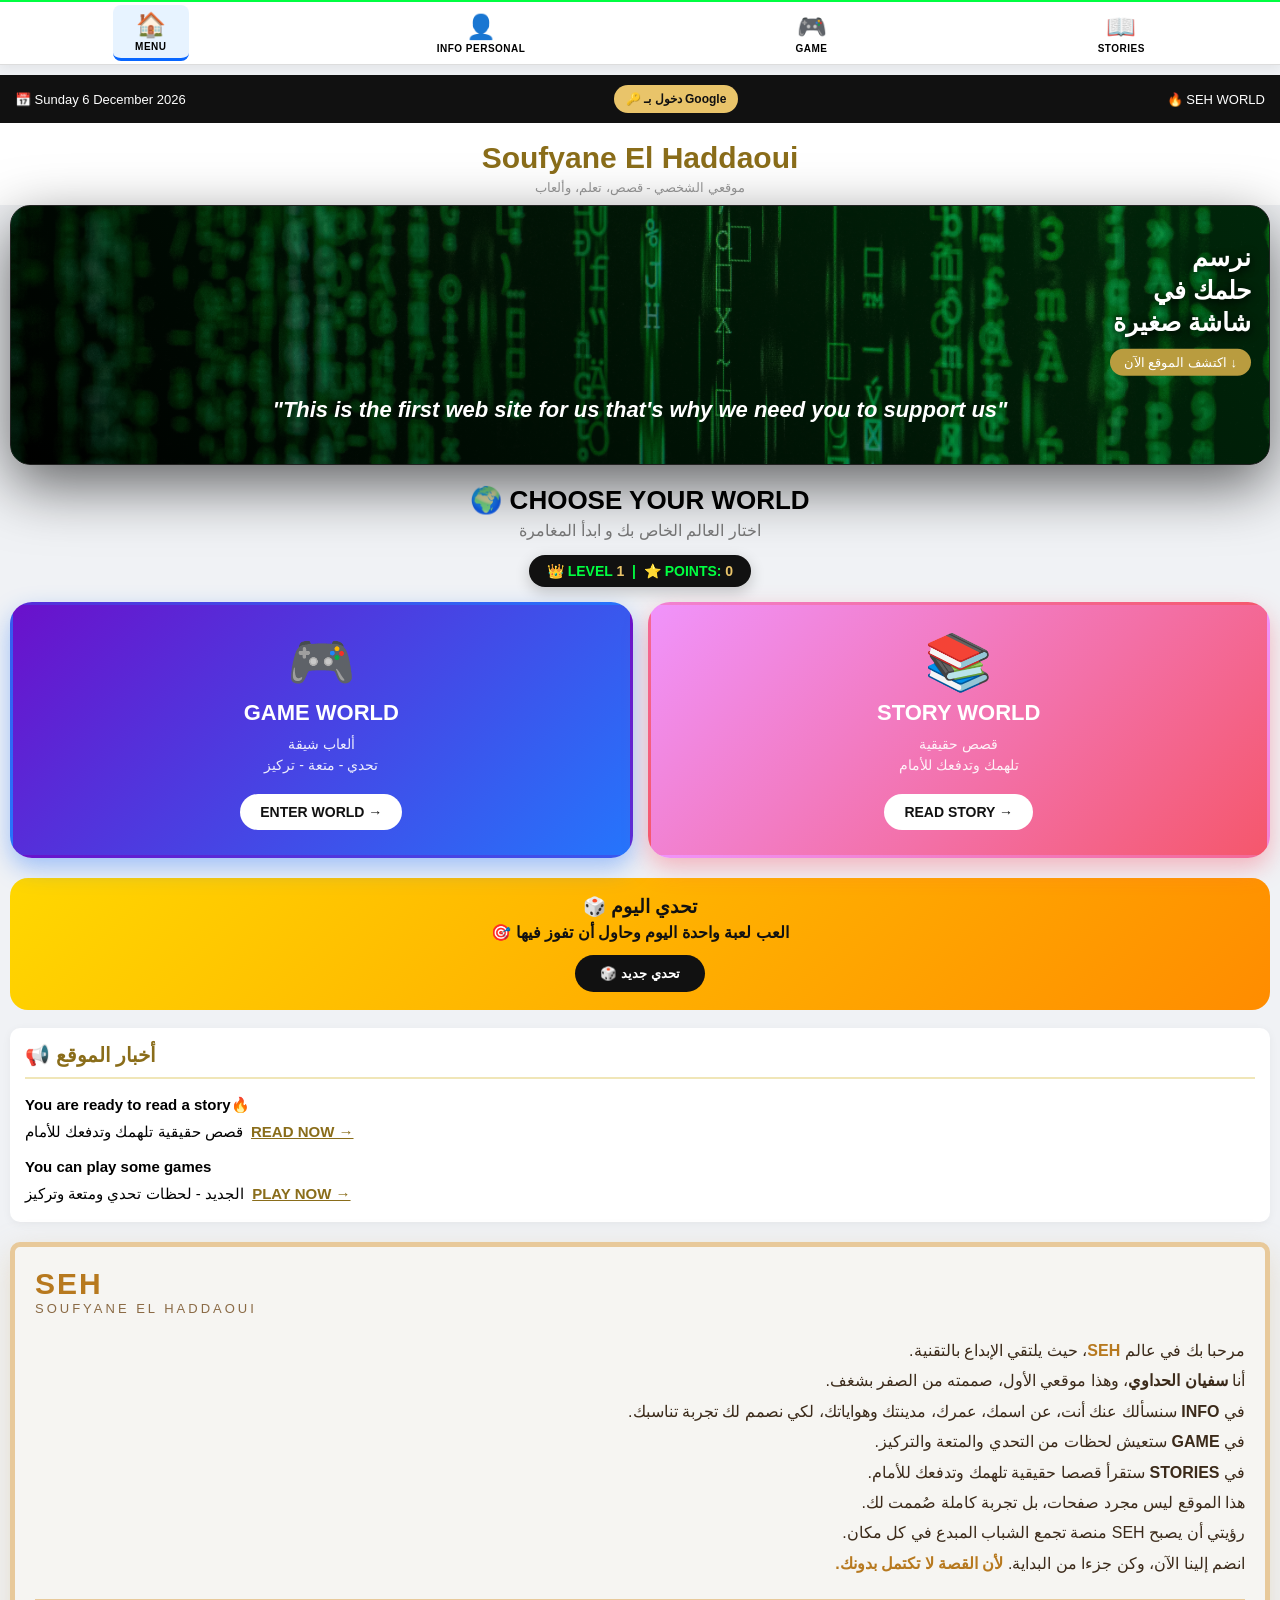
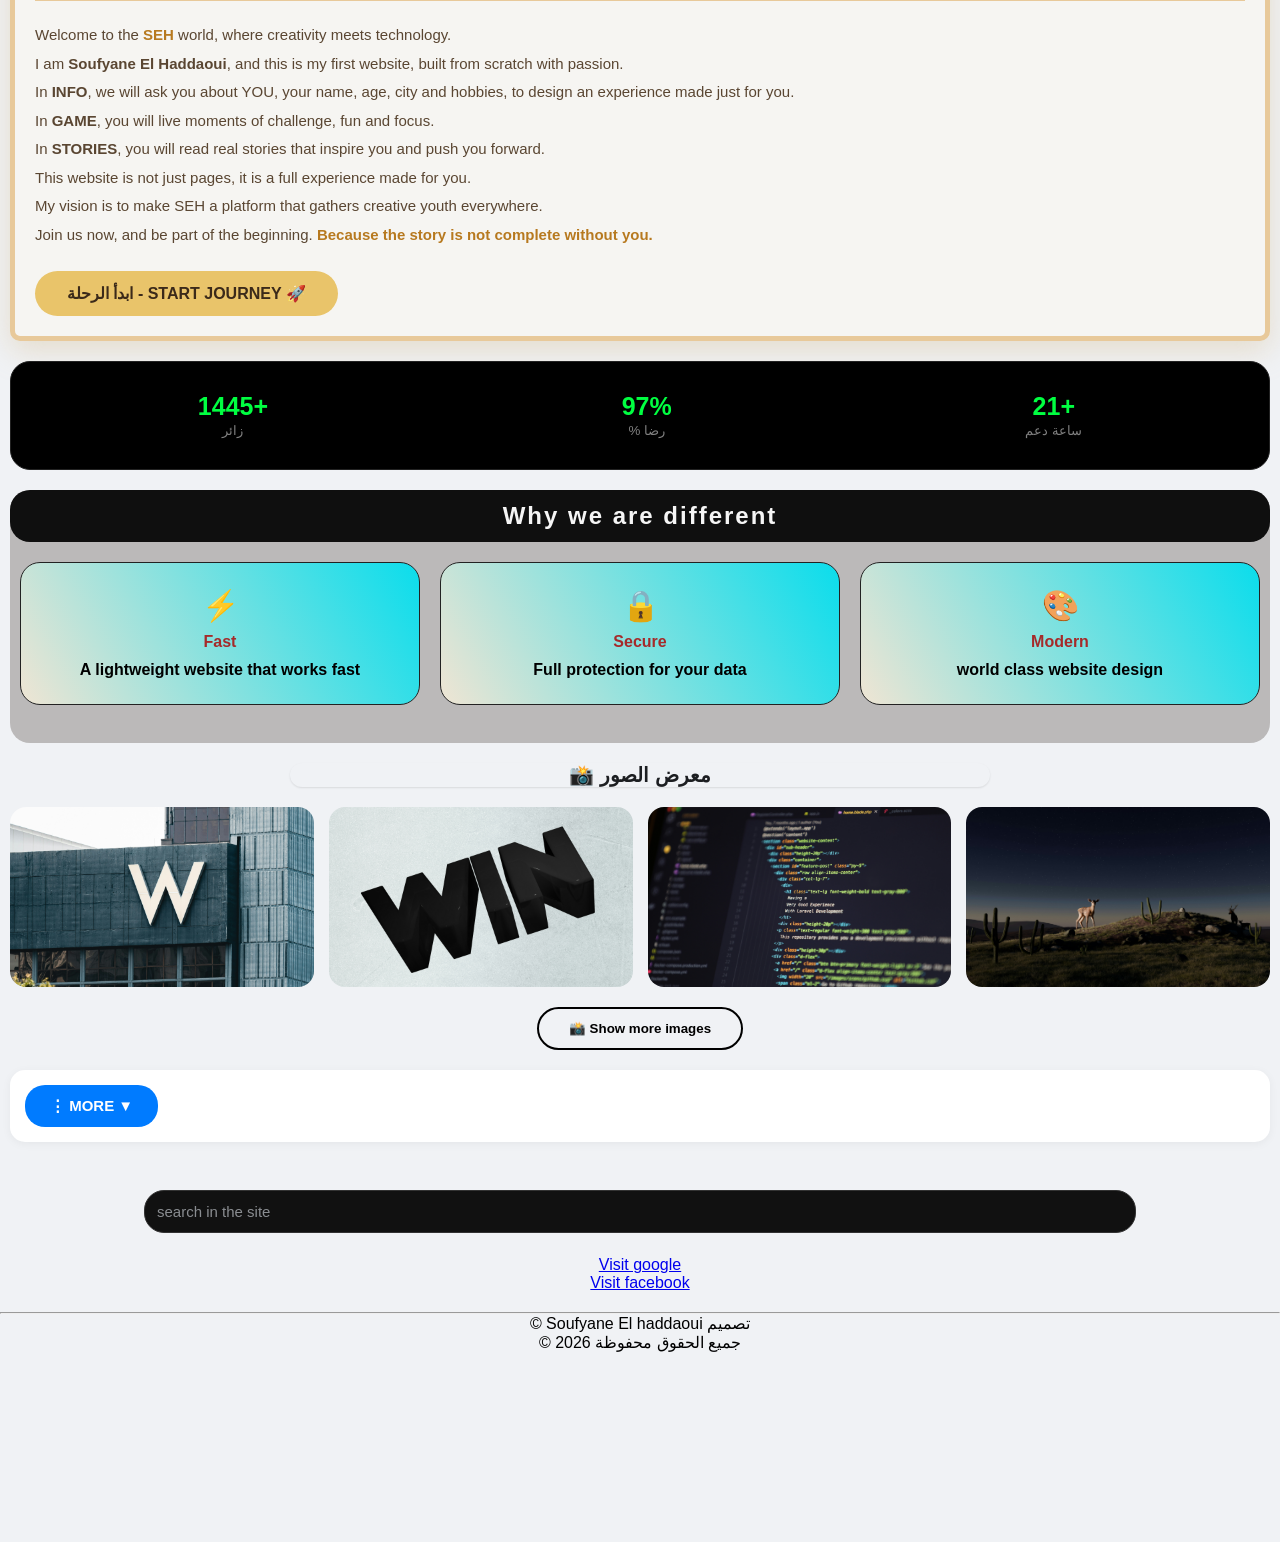
==== commit 88555359: "save user to firestore" ====
--- a/index.html
+++ b/index.html
@@ -10,19 +10,14 @@
 </head>
 
 <style>
-/* ===== BASE ديالك محفوظ ===== */
 *{box-sizing:border-box}
 body{margin:0;font-family:Arial,sans-serif;background:#f6f5f2}
 .content{animation:fadeIn 1s ease;padding-bottom:20px}
 @keyframes fadeIn{from{opacity:0;transform:translateY(20px)}to{opacity:1;transform:translateY(0)}}
-
-/* ===== HEADER ===== */
 .gold-header{background:white;text-align:center;padding:18px 10px 10px}
 .gold-header h2{color:#8a6d1a;font-size:30px;margin:0;font-weight:bold}
 .gold-header p{color:#999;font-size:13px;margin:5px 0 0}
-.top-bar{display:flex;justify-content:space-between;align-items:center;padding:10px 15px;background:#111;color:#fff;font-size:13px}
-
-/* ===== WORLD - الجديد الواعر ===== */
+.top-bar{display:flex;justify-content:space-between;align-items:center;padding:10px 15px;background:#111;color:#fff;font-size:13px;gap:8px}
 .world-section{margin:20px 10px;text-align:center}
 .world-section h2{font-size:26px;margin:10px 0 5px}
 .world-section p{color:#777;margin:0 0 15px}
@@ -51,8 +46,6 @@
 .daily-box p{margin:5px 0;font-weight:bold}
 .daily-box button{background:#111;color:white;border:none;padding:11px 25px;border-radius:20px;font-weight:bold;cursor:pointer;margin-top:8px}
 .daily-box button:active{transform:scale(.95)}
-
-/* HERO - محفوظ + محسن */
 .hero-banner{position:relative;background-image:url(IMAGES/markus-spiske-iar-afB0QQw-unsplash.jpg);background-size:cover;background-position:center;color:#fff;padding:12px 20px;border-radius:20px;text-align:center;overflow:hidden;border:1px solid #222;box-shadow:0 20px 60px rgba(0,0,0,.6);min-height:260px;display:flex;align-items:center;justify-content:center;margin:0 10px}
 .hero-banner::before{content:'';position:absolute;top:0;left:0;width:100%;height:100%;background:linear-gradient(45deg,rgba(0,0,0,.7),rgba(0,255,65,.15))}
 .hero-gold-text{position:absolute;right:18px;top:50%;transform:translateY(-50%);text-align:right;z-index:2}
@@ -60,12 +53,9 @@
 .hero-gold-text span{background:#b99c3f;color:white;padding:6px 14px;border-radius:20px;font-size:13px;display:inline-block;margin-top:10px}
 .hero-text{position:relative;z-index:2;display:inline-block;animation:slideAndStop 2.5s ease-out forwards;font-size:22px}
 @keyframes slideAndStop{0%{transform:translateX(-120vw);opacity:0}100%{transform:translateX(0);opacity:1}}
-
 .news-box{background:white;border-radius:10px;padding:15px;margin:18px 10px;box-shadow:0 2px 10px rgba(0,0,0,.05)}
 .news-box h3{color:#8a6d1a;border-bottom:2px solid #f0e6b8;padding-bottom:10px;margin:0 0 12px;font-size:20px}
-
 section{background:#f6f5f2;color:#3B2A1A;border:5px solid #E8C99A;margin:20px 10px;box-shadow:0 10px 30px rgba(210,180,130,0.35);padding:20px;border-radius:10px}
-
 .gallery{display:grid;grid-template-columns:repeat(auto-fit,minmax(150px,1fr));gap:15px;margin:20px 10px}
 .gallery-item{position:relative;border-radius:16px;overflow:hidden;height:180px;cursor:pointer;transition:.6s}
 .gallery-item img{width:100%;height:100%;object-fit:cover;transition:.6s}
@@ -73,33 +63,29 @@
 #lightbox{position:fixed;top:0;left:0;width:100%;height:100%;background:rgba(0,0,0,.9);display:none;justify-content:center;align-items:center;z-index:999}
 #lightbox.active{display:flex}
 #lightbox img{max-width:90%;max-height:80%;border-radius:20px}
-
 .cards{display:grid;grid-template-columns:repeat(auto-fit,minmax(200px,1fr));gap:20px;margin:20px 10px}
 .card{background:linear-gradient(60deg,rgba(210,180,130,0.35) 0%,rgb(11,221,236) 100%);border:1px solid #222;border-radius:20px;padding:25px;text-align:center;transition:.4s}
 .card:hover{transform:translateY(-10px)}
 .card .icon{font-size:30px;display:block}
 .card h4{color:brown;margin:10px 0}
-
 .stats{display:flex;justify-content:space-around;background:black;border-radius:20px;padding:30px 10px;margin:20px 10px;border:1px solid #222}
 .stat{text-align:center}
 .stat .num{font-size:25px;font-weight:bold;color:#00ff41;display:block}
 .stat small{color:grey}
-
-.dropdown .menu{max-height:0;overflow:hidden;opacity:0;transition:.4s;background:rgb(221,219,216);border-radius:12px;margin-top:10px}
-.dropdown .menu.open{max-height:300px;opacity:1;padding:10px}
-.dropdown .menu div{padding:12px;cursor:pointer;border-radius:8px}
-.dropdown .menu div:hover{background:#222;color:#00ff41}
-.page{display:none;position:fixed;top:0;left:0;width:100%;height:100%;background:linear-gradient(135deg,#764ba2 0%,rgb(11,221,236) 100%);z-index:200;padding:50px 20px;text-align:center}
-.page.active{display:block}
-.page button{padding:10px 20px;margin:5px;border-radius:20px;border:1px solid #00ff41;background:transparent;color:#00ff41;cursor:pointer}
 .bottom-row{position:fixed;bottom:0;left:0;width:100%;background:#111;display:flex;justify-content:space-around;padding:8px 0;z-index:100;border-top:2px solid #00ff41}
+.bottom-row a{color:#fff;text-decoration:none;text-align:center}
 .bottom-row a.active{color:#00ff41}
+.login-btn{background:#E9C46A;border:none;padding:7px 12px;border-radius:20px;font-weight:bold;cursor:pointer;font-size:12px;color:#111}
+.user-chip{display:flex;align-items:center;gap:6px;background:#222;padding:4px 8px 4px 4px;border-radius:20px}
+.user-chip img{width:26px;height:26px;border-radius:50%;object-fit:cover}
+.user-chip b{font-size:12px;max-width:90px;overflow:hidden;white-space:nowrap;text-overflow:ellipsis}
 </style>
 
 <body>
 
 <div class="top-bar">
 <span id="todayDate">📅 Loading...</span>
+<span id="userArea"><button class="login-btn" onclick="loginGoogle()">🔑 دخول بـ Google</button></span>
 <span>🔥 SEH WORLD</span>
 </div>
 
@@ -117,7 +103,6 @@
 
 <div class="content">
 
-  <!-- HERO محفوظ -->
   <div class="hero-banner">
     <div class="hero-gold-text">
       <h2 style="font-size: 25px;">نرسم<br>حلمك في<br>شاشة صغيرة</h2>
@@ -127,7 +112,6 @@
     <div class="hero-text" style="margin-top:150px"><b><i>"This is the first web site for us that's why we need you to support us"</i></b></div>
   </div>
 
-  <!-- ===== WORLD - الجديد ===== -->
   <div class="world-section">
     <h2>🌍 CHOOSE YOUR WORLD</h2>
     <p>اختار العالم الخاص بك و ابدأ المغامرة</p>
@@ -148,7 +132,6 @@
       </div>
     </div>
 
-    <!-- تفاصيل الألعاب -->
     <div id="gamesDetail" class="world-detail">
       <h4>🎮 اختر لعبتك و ابدأ اللعب :</h4>
       <div class="mini-games">
@@ -162,7 +145,6 @@
       <div style="text-align:center;margin-top:15px"><a href="GAME.html" style="background:#2575fc;color:white;padding:12px 30px;border-radius:20px;text-decoration:none;font-weight:bold;display:inline-block">PLAY ALL GAMES 🎮</a></div>
     </div>
 
-    <!-- تفاصيل القصص -->
     <div id="storiesDetail" class="world-detail">
       <h4>📚 قصة اليوم ليك:</h4>
       <p id="randomStory" style="font-size:16px;line-height:1.8;background:#fff8e1;padding:15px;border-radius:12px;border-left:4px solid #f5576c">...</p>
@@ -170,36 +152,30 @@
     </div>
   </div>
 
-  <!-- تحدي اليوم -->
   <div class="daily-box">
     <h3>🎲 تحدي اليوم</h3>
     <p id="dailyChallenge">...</p>
     <button onclick="newChallenge()">🎲 تحدي جديد</button>
   </div>
 
-  <!-- أخبار الموقع - محفوظ -->
   <div class="news-box">
     <h3>📢 أخبار الموقع</h3>
     <p style="font-size:15px;line-height:1.8"><b>You are ready to read a story🔥</b><br>قصص حقيقية تلهمك وتدفعك للأمام &nbsp;<a href="STORIES.html" style="color:#8a6d1a;font-weight:bold">READ NOW →</a></p>
     <p style="font-size:15px;line-height:1.8;margin-top:8px"><b>You can play some games</b><br>الجديد - لحظات تحدي ومتعة وتركيز &nbsp;<a href="GAME.html" style="color:#8a6d1a;font-weight:bold">PLAY NOW →</a></p>
   </div>
 
-  <!-- ورقة SEH - محفوظة كاملة -->
   <section>
     <div style="font-size:30px;font-weight:bold;color:#B7791F;letter-spacing:2px">SEH</div>
     <div style="font-size:13px;letter-spacing:3px;color:#8A6A45;margin-bottom:20px">SOUFYANE EL HADDAOUI</div>
-    <p dir="rtl" style="font-size:16px;line-height:1.9;margin:0">مرحبا بك في عالم <b style="color:#B7791F">
-      SEH</b>، حيث يلتقي الإبداع بالتقنية.
-      <br>أنا <b>سفيان الحداوي
-    </b>، وهذا موقعي الأول، صممته من الصفر بشغف.
-    <br>في <b>INFO</b> سنسألك عنك أنت، عن اسمك، عمرك، مدينتك وهواياتك، لكي نصمم لك تجربة تناسبك.
+    <p dir="rtl" style="font-size:16px;line-height:1.9;margin:0">مرحبا بك في عالم <b style="color:#B7791F">SEH</b>، حيث يلتقي الإبداع بالتقنية.
+      <br>أنا <b>سفيان الحداوي</b>، وهذا موقعي الأول، صممته من الصفر بشغف.
+      <br>في <b>INFO</b> سنسألك عنك أنت، عن اسمك، عمرك، مدينتك وهواياتك، لكي نصمم لك تجربة تناسبك.
       <br>في <b>GAME</b> ستعيش لحظات من التحدي والمتعة والتركيز.
       <br>في <b>STORIES</b> ستقرأ قصصا حقيقية تلهمك وتدفعك للأمام.<br>هذا الموقع ليس مجرد صفحات، بل تجربة كاملة صُممت لك.
       <br>رؤيتي أن يصبح SEH منصة تجمع الشباب المبدع في كل مكان.
       <br>انضم إلينا الآن، وكن جزءا من البداية. <b style="color:#B7791F">لأن القصة لا تكتمل بدونك.</b></p>
     <hr style="border:1px solid #E8C99A;margin:20px 0">
-    <p style="font-size:15px;line-height:1.9;margin:0;color:#5A4632">Welcome to the <b style="color:#B7791F">
-      SEH</b> world, where creativity meets technology.
+    <p style="font-size:15px;line-height:1.9;margin:0;color:#5A4632">Welcome to the <b style="color:#B7791F">SEH</b> world, where creativity meets technology.
       <br>I am <b>Soufyane El Haddaoui</b>, and this is my first website, built from scratch with passion.
       <br>In <b>INFO</b>, we will ask you about YOU, your name, age, city and hobbies, to design an experience made just for you.
       <br>In <b>GAME</b>, you will live moments of challenge, fun and focus.
@@ -234,22 +210,18 @@
   </div>
 
   <div style="text-align:center;margin:20px 0">
-    <button id="loadMoreBtn" onclick="loadMoreImages()" style="padding:12px 30px;background:transparent;
-    color:black;border:2px solid black;border-radius:40px;font-weight:bold;cursor:pointer">📸 Show more images</button>
-  </div>
-
-  
-  <!-- ===== MORE - نسخة جديدة خدامة 100% ===== -->
+    <button id="loadMoreBtn" onclick="loadMoreImages()" style="padding:12px 30px;background:transparent;color:black;border:2px solid black;border-radius:40px;font-weight:bold;cursor:pointer">📸 Show more images</button>
+  </div>
+
 <div style="margin:20px 10px;background:white;border-radius:15px;padding:15px;box-shadow:0 2px 10px rgba(0,0,0,.05)">
   <button onclick="toggleMore()" id="moreBtn" style="background:#007bff;color:white;border:none;padding:12px 25px;border-radius:20px;font-weight:bold;cursor:pointer;font-size:15px">⋮ MORE ▼</button>
 
   <div id="moreMenu" style="display:none;margin-top:15px;gap:10px">
     <button onclick="showBox('settingBox')" style="width:100%;padding:13px;border:none;border-radius:12px;background:gray;font-weight:bold;cursor:pointer;text-align:left">⚙️ Setting</button>
     <button onclick="showBox('aboutBox')" style="width:100%;padding:13px;border:none;border-radius:12px;background:gray;font-weight:bold;cursor:pointer;text-align:left;margin-top:8px">📄 About site</button>
-    <button onclick="showBox('signBox')" style="width:100%;padding:13px;border:none;border-radius:12px;background:gray;font-weight:bold;cursor:pointer;text-align:left;margin-top:8px">🚪 Sign out</button>
-  </div>
-
-  <!-- الصناديق -->
+    <button onclick="showBox('signBox')" style="width:100%;padding:13px;border:none;border-radius:12px;background:gray;font-weight:bold;cursor:pointer;text-align:left;margin-top:8px">👤 حسابي / Sign out</button>
+  </div>
+
   <div id="settingBox" style="display:none;background:#f8f9fa;border-radius:12px;padding:20px;margin-top:15px;text-align:center">
     <h3>⚙️ Setting</h3>
     <p>Premium settings coming soon</p>
@@ -264,10 +236,10 @@
   </div>
 
   <div id="signBox" style="display:none;background:#f8f9fa;border-radius:12px;padding:20px;margin-top:15px;text-align:center">
-    <h3>🚪 Sign out</h3>
-    <input type="text" placeholder="name" style="width:90%;padding:12px;border-radius:10px;border:1px solid #ddd;margin:5px 0"><br>
-    <input type="password" placeholder="password" style="width:90%;padding:12px;border-radius:10px;border:1px solid #ddd;margin:5px 0"><br><br>
-    <button onclick="hideAllBoxes()" style="padding:10px 25px;border-radius:20px;border:none;background:#00c853;color:white;font-weight:bold;cursor:pointer">Enter</button>
+    <h3>👤 حسابي</h3>
+    <div id="accountInfo">ما داخلش دابا - سجل دخول باش يبان حسابك هنا</div><br>
+    <button id="accountLoginBtn" onclick="loginGoogle()" style="padding:10px 25px;border-radius:20px;border:none;background:#E9C46A;color:#111;font-weight:bold;cursor:pointer">🔑 دخول بـ Google</button>
+    <button id="accountLogoutBtn" onclick="logoutGoogle()" style="display:none;padding:10px 25px;border-radius:20px;border:none;background:#e63946;color:white;font-weight:bold;cursor:pointer">🚪 تسجيل الخروج</button>
     <button onclick="hideAllBoxes()" style="padding:10px 25px;border-radius:20px;border:none;background:#111;color:white;cursor:pointer">Back</button>
   </div>
 </div>
@@ -286,24 +258,21 @@
 <div id="lightbox" onclick="this.classList.remove('active')"><img id="lightbox-img" src=""></div>
 
 <script>
-// التاريخ
 document.getElementById('todayDate').innerText = "📅 " + new Date().toLocaleDateString('en-GB',{weekday:'long',day:'numeric',month:'long',year:'numeric'});
-
-// POINTS + LEVEL - محفوظ في المتصفح
 let points = parseInt(localStorage.getItem('seh_points')||'0');
 function updatePoints(){document.getElementById('pointsNum').innerText=points; document.getElementById('levelNum').innerText=Math.floor(points/10)+1;}
 updatePoints();
-function addPoints(n){points+=n; localStorage.setItem('seh_points',points); updatePoints();}
-
-// WORLD
-// ===== قصص عامة - بالعربية - ماشي عليك =====
+function addPoints(n){
+  points+=n; localStorage.setItem('seh_points',points); updatePoints();
+  // حفظ النقط فـ Firestore إلا كان داخل
+  if(window.savePoints) window.savePoints(points);
+}
 let stories = [
 "كان يا ما كان، في قرية صغيرة، كان هناك طفل صغير يحب أن يرسم. كل أصدقائه كانوا يضحكون عليه ويقولون له الرسم لا ينفع. لكنه لم يتوقف. كان يرسم كل يوم، حتى أصبح من أشهر الرسامين في بلده. العبرة: لا تستمع لمن يحبطك، استمر في حلمك.",
 "في يوم من الأيام، كان هناك فلاح فقير يزرع أرضه كل صباح. كان الناس يقولون له: لماذا تتعب؟ لن تحصد شيئا. لكنه استمر في العمل بصبر. وبعد أشهر، أصبحت أرضه أجمل أرض في القرية كلها. العبرة: الصبر والعمل كل يوم يصنع المعجزات.",
 "كان هناك شاب يخاف أن يتكلم أمام الناس. في المدرسة كان يسكت دائما. في يوم قرر أن يكسر خوفه، وبدأ يتكلم قليلا كل يوم. بعد سنة، أصبح هو من يقدم الحفل كله أمام مئات الناس. العبرة: الخوف يذهب عندما تبدأ، لا عندما تنتظر.",
 "يحكى أن رجلا ضاع في الصحراء، ولم يبق معه إلا قليل من الماء. جلس يفكر: هل أبكي أم أكمل الطريق؟ قرر أن يكمل. وبعد ساعات من المشي، وجد واحة جميلة. العبرة: مهما كان الطريق صعبا، لا تتوقف، فالفرج قريب."
 ];
-
 let challenges = [
 "🎯 العب لعبة واحدة اليوم وحاول أن تفوز فيها",
 "📚 اقرأ قصة واحدة وشاركها مع صديقك",
@@ -334,20 +303,11 @@
 function newChallenge(){document.getElementById('dailyChallenge').innerText = challenges[Math.floor(Math.random()*challenges.length)];}
 newChallenge();
 document.getElementById('randomStory').innerText = stories[0];
-
-function toggleMenu(){document.getElementById('myMenu').classList.toggle('open')}
-function openPage(id){closeAll();document.getElementById(id+'-page').classList.add('active')}
-function closeAll(){document.querySelectorAll('.page').forEach(p=>p.classList.remove('active'));document.getElementById('myMenu').classList.remove('open')}
 function openLightbox(el){document.getElementById('lightbox-img').src=el.querySelector('img').src;document.getElementById('lightbox').classList.add('active');}
-
 const nums=document.querySelectorAll('.num');
-const observer=new IntersectionObserver(entries=>{entries.forEach(e=>{if(e.isIntersecting){let el=e.target,target=+el.dataset.target,count=0;let inc=target/60;let timer=setInterval(()=>{count+=inc;if(count>=target){count=target;clearInterval(timer)} 
-  el.innerText=Math.floor(count)+(el.dataset.target==97?'%':'+')},20)}})},{threshold:.5});
+const observer=new IntersectionObserver(entries=>{entries.forEach(e=>{if(e.isIntersecting){let el=e.target,target=+el.dataset.target,count=0;let inc=target/60;let timer=setInterval(()=>{count+=inc;if(count>=target){count=target;clearInterval(timer)} el.innerText=Math.floor(count)+(el.dataset.target==97?'%':'+')},20)}})},{threshold:.5});
 nums.forEach(n=>observer.observe(n));
-
-let moreImages=["IMAGES/1793704644128.jpg","IMAGES/1793704644158.jpg",
-"IMAGES/chris-ried-ieic5Tq8YMk-unsplash.jpg","IMAGES/planet-volumes-LTJGCRNEw7g-unsplash.jpg",
-"IMAGES/mohammad-rahmani-8qEB0fTe9Vw-unsplash.jpg","IMAGES/planet-volumes-lLUIyGEhXMw-unsplash.jpg"];
+let moreImages=["IMAGES/1793704644128.jpg","IMAGES/1793704644158.jpg","IMAGES/chris-ried-ieic5Tq8YMk-unsplash.jpg","IMAGES/planet-volumes-LTJGCRNEw7g-unsplash.jpg","IMAGES/mohammad-rahmani-8qEB0fTe9Vw-unsplash.jpg","IMAGES/planet-volumes-lLUIyGEhXMw-unsplash.jpg"];
 let loaded=false;
 function loadMoreImages(){
   const gallery=document.querySelector('.gallery');const btn=document.getElementById('loadMoreBtn');
@@ -355,8 +315,6 @@
   else{let items=document.querySelectorAll('.gallery-item');for(let i=4;i<items.length;i++){items[i].remove();}btn.innerText="📸 More images";loaded=false;}
 }
 document.getElementById('siteSearch')?.addEventListener('input',function(){let val=this.value.toLowerCase();document.querySelectorAll('.nav-item').forEach(a=>{a.style.display=a.innerText.toLowerCase().includes(val)?'':'none';if(val=='')a.style.display='';});});
-
-// ===== MORE - جديد خدام =====
 function toggleMore(){
   var m = document.getElementById('moreMenu');
   var btn = document.getElementById('moreBtn');
@@ -380,11 +338,10 @@
   document.getElementById('signBox').style.display = 'none';
 }
 </script>
-<script src="javascript"></script>
 <script type="module">
 import { initializeApp } from "https://www.gstatic.com/firebasejs/10.12.2/firebase-app.js";
-import { getAuth, GoogleAuthProvider, signInWithPopup, onAuthStateChanged } from "https://www.gstatic.com/firebasejs/10.12.2/firebase-auth.js";
-import { getFirestore, doc, setDoc, serverTimestamp } from "https://www.gstatic.com/firebasejs/10.12.2/firebase-firestore.js";
+import { getAuth, GoogleAuthProvider, signInWithPopup, signOut, onAuthStateChanged } from "https://www.gstatic.com/firebasejs/10.12.2/firebase-auth.js";
+import { getFirestore, doc, setDoc, getDoc, serverTimestamp } from "https://www.gstatic.com/firebasejs/10.12.2/firebase-firestore.js";
 
 const firebaseConfig = {
   apiKey: "AIzaSyApOzh9J8QCiLcHdZ0q3zMgWrmK1ToY9Cg",
@@ -395,26 +352,70 @@
   appId: "1:888057068574:web:796fdde71679597931020f"
 };
 const app = initializeApp(firebaseConfig);
-window.auth = getAuth(app);
-window.db = getFirestore(app);
-window.provider = new GoogleAuthProvider();
+const auth = getAuth(app);
+const db = getFirestore(app);
+const provider = new GoogleAuthProvider();
+window.auth = auth;
+window.db = db;
+
+window.savePoints = async (pts) => {
+  if(!auth.currentUser) return;
+  try{ await setDoc(doc(db, "users", auth.currentUser.uid), { points: pts }, { merge: true }); }catch(e){}
+};
+
 window.loginGoogle = async () => {
   try{
-    const result = await signInWithPopup(window.auth, window.provider);
+    const result = await signInWithPopup(auth, provider);
     const user = result.user;
-    // تسجيل المستخدم فـ Firestore
-    await setDoc(doc(window.db, "users", user.uid), {
+    const snap = await getDoc(doc(db, "users", user.uid));
+    let oldPoints = snap.exists() ? (snap.data().points || 0) : parseInt(localStorage.getItem('seh_points')||'0');
+    await setDoc(doc(db, "users", user.uid), {
       name: user.displayName,
       email: user.email,
       photo: user.photoURL,
       uid: user.uid,
+      points: oldPoints,
       lastLogin: serverTimestamp(),
       createdAt: serverTimestamp()
     }, { merge: true });
-    alert("  WELCOME IN SEH-WORLD! " + user.displayName);
+    points = oldPoints;
+    localStorage.setItem('seh_points', points);
+    updatePoints();
+    alert("WELCOME IN SEH-WORLD! " + user.displayName);
+  } catch(e){ alert(e.message); }
+};
+
+window.logoutGoogle = async () => {
+  await signOut(auth);
+  alert("خرجتي، نتلاقاو من بعد 👋");
+};
+
+onAuthStateChanged(auth, async (user) => {
+  const userArea = document.getElementById('userArea');
+  const accInfo = document.getElementById('accountInfo');
+  const loginBtn = document.getElementById('accountLoginBtn');
+  const logoutBtn = document.getElementById('accountLogoutBtn');
+  if(user){
+    userArea.innerHTML = `<div class="user-chip"><img src="${user.photoURL || ''}"><b>${user.displayName || 'User'}</b></div>`;
+    if(accInfo) accInfo.innerHTML = `داخل بـ <b>${user.displayName}</b><br>${user.email}<br>⭐ النقط: ${points}`;
+    if(loginBtn) loginBtn.style.display = 'none';
+    if(logoutBtn) logoutBtn.style.display = 'inline-block';
+    // جيب النقط من Firestore
+    try{
+      const snap = await getDoc(doc(db, "users", user.uid));
+      if(snap.exists() && typeof snap.data().points === 'number'){
+        points = snap.data().points;
+        localStorage.setItem('seh_points', points);
+        updatePoints();
+      }
+    }catch(e){}
+  } else {
+    userArea.innerHTML = `<button class="login-btn" onclick="loginGoogle()">🔑 دخول بـ Google</button>`;
+    if(accInfo) accInfo.innerHTML = `ما داخلش دابا - سجل دخول باش يبان حسابك هنا`;
+    if(loginBtn) loginBtn.style.display = 'inline-block';
+    if(logoutBtn) logoutBtn.style.display = 'none';
   }
-  catch(e){ alert(e.message); }
-};
+});
 </script>
 </body>
-</html>
+</html>
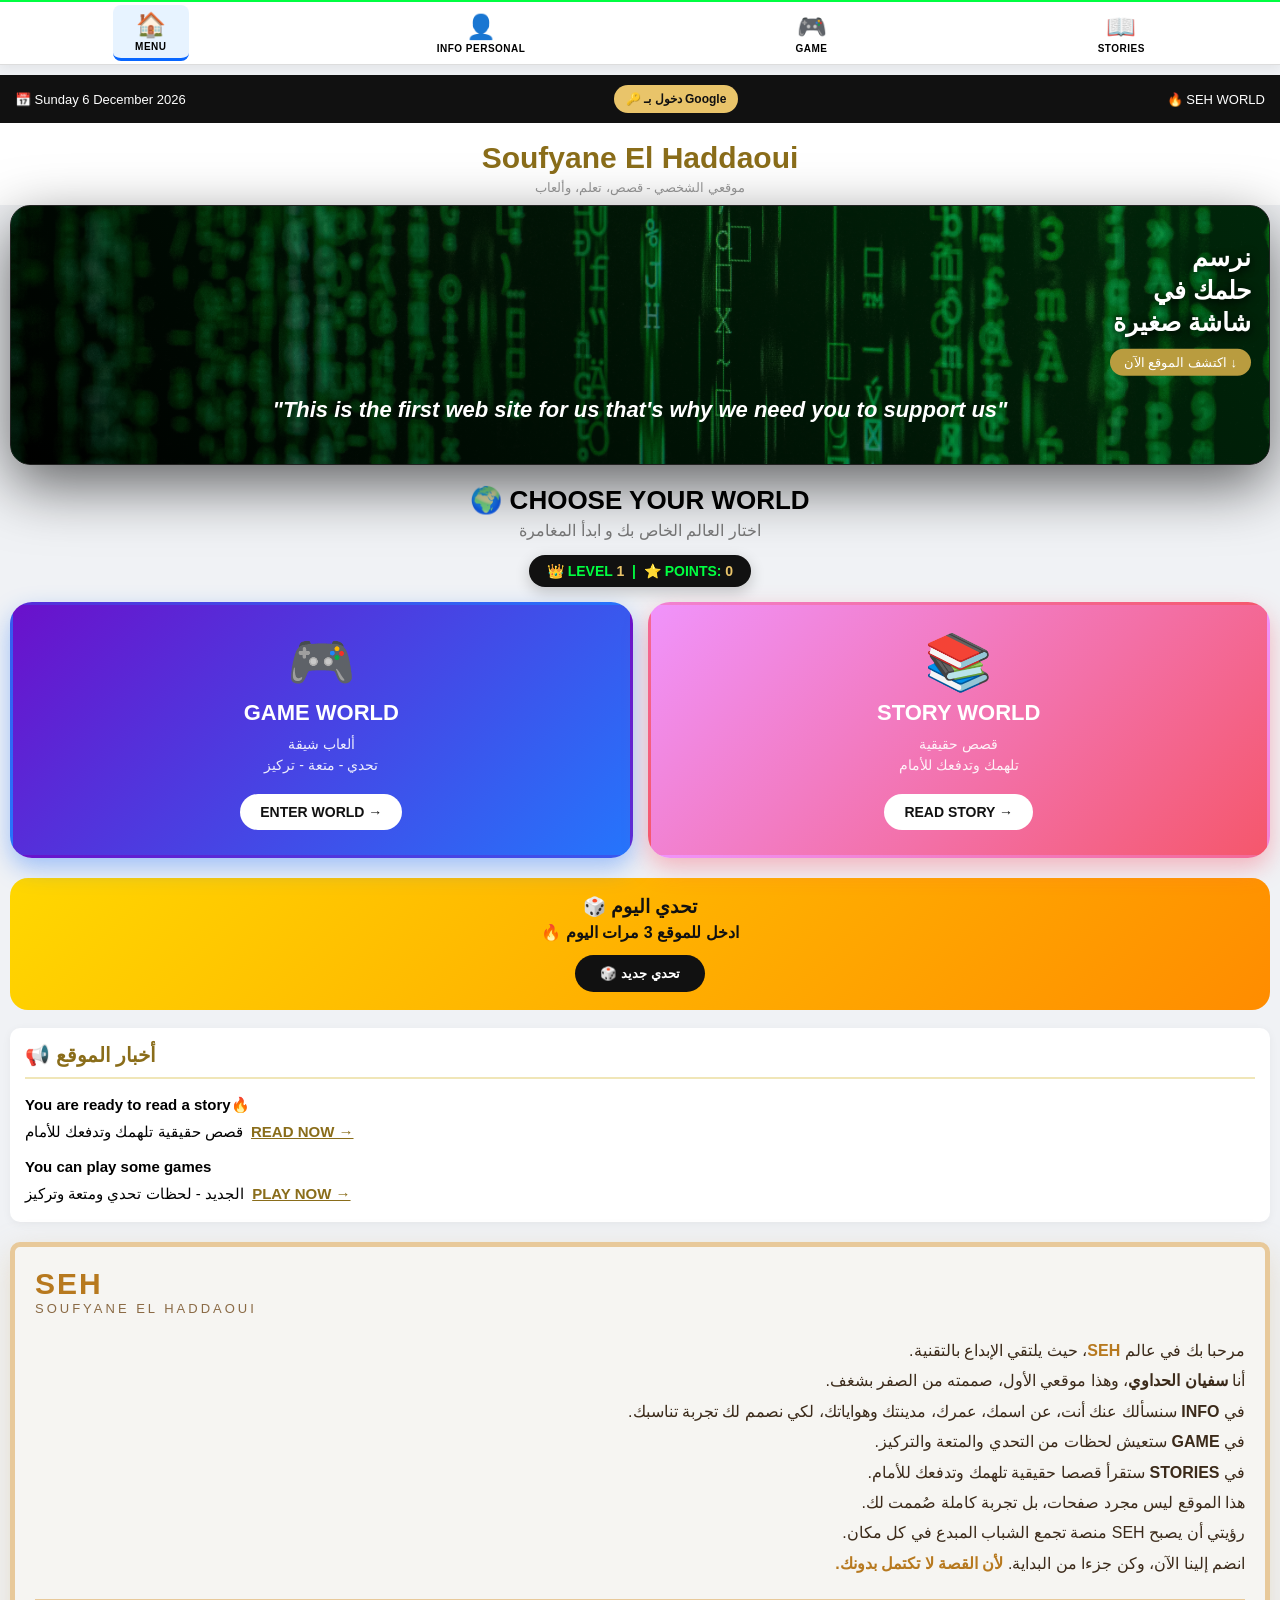
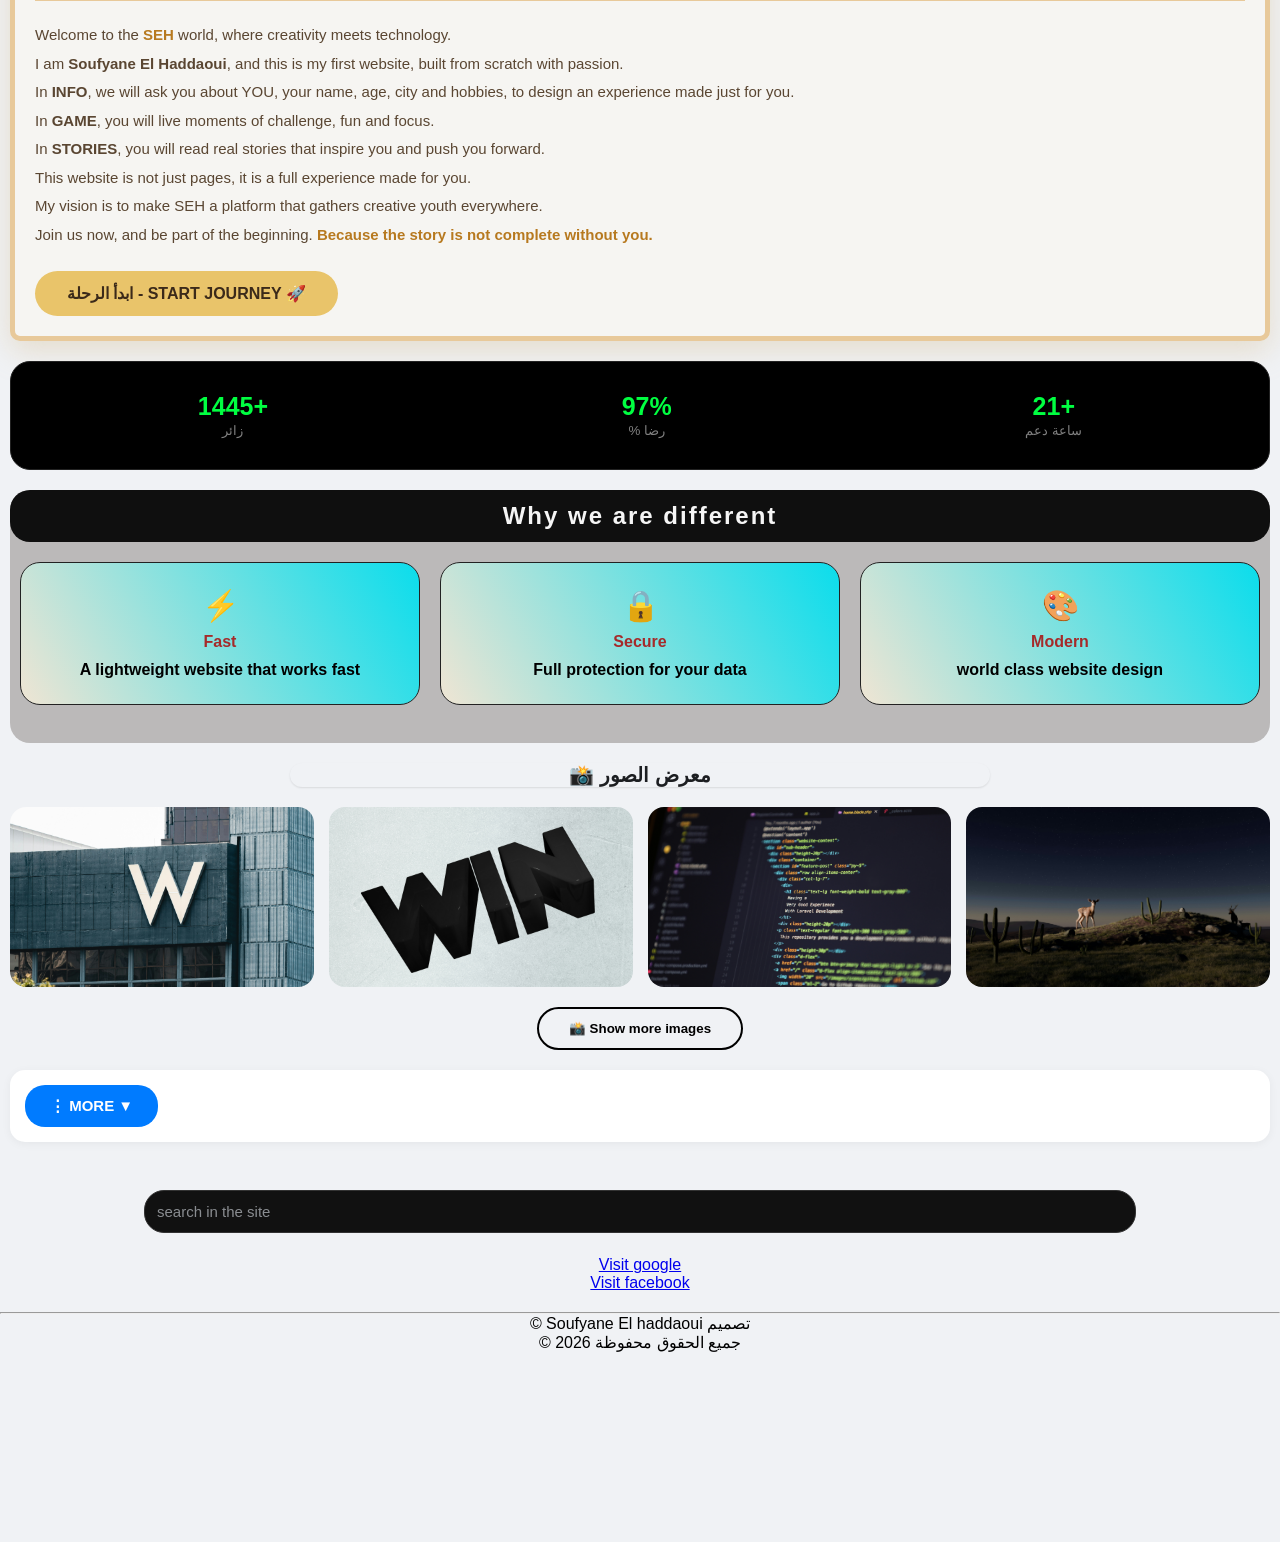
==== commit b39b9293: "save user to firestore" ====
--- a/index.html
+++ b/index.html
@@ -387,7 +387,7 @@
 
 window.logoutGoogle = async () => {
   await signOut(auth);
-  alert("خرجتي، نتلاقاو من بعد 👋");
+  alert("   logged out , See you soon 👋");
 };
 
 onAuthStateChanged(auth, async (user) => {
@@ -397,7 +397,7 @@
   const logoutBtn = document.getElementById('accountLogoutBtn');
   if(user){
     userArea.innerHTML = `<div class="user-chip"><img src="${user.photoURL || ''}"><b>${user.displayName || 'User'}</b></div>`;
-    if(accInfo) accInfo.innerHTML = `داخل بـ <b>${user.displayName}</b><br>${user.email}<br>⭐ النقط: ${points}`;
+    if(accInfo) accInfo.innerHTML = ` Logged in as <b>${user.displayName}</b><br>${user.email}<br>⭐ points: ${points}`;
     if(loginBtn) loginBtn.style.display = 'none';
     if(logoutBtn) logoutBtn.style.display = 'inline-block';
     // جيب النقط من Firestore
@@ -410,8 +410,8 @@
       }
     }catch(e){}
   } else {
-    userArea.innerHTML = `<button class="login-btn" onclick="loginGoogle()">🔑 دخول بـ Google</button>`;
-    if(accInfo) accInfo.innerHTML = `ما داخلش دابا - سجل دخول باش يبان حسابك هنا`;
+    userArea.innerHTML = `<button class="login-btn" onclick="loginGoogle()">🔑 ENTER BY Google</button>`;
+    if(accInfo) accInfo.innerHTML = `not logged yet-Sign in to view your account here`;
     if(loginBtn) loginBtn.style.display = 'inline-block';
     if(logoutBtn) logoutBtn.style.display = 'none';
   }
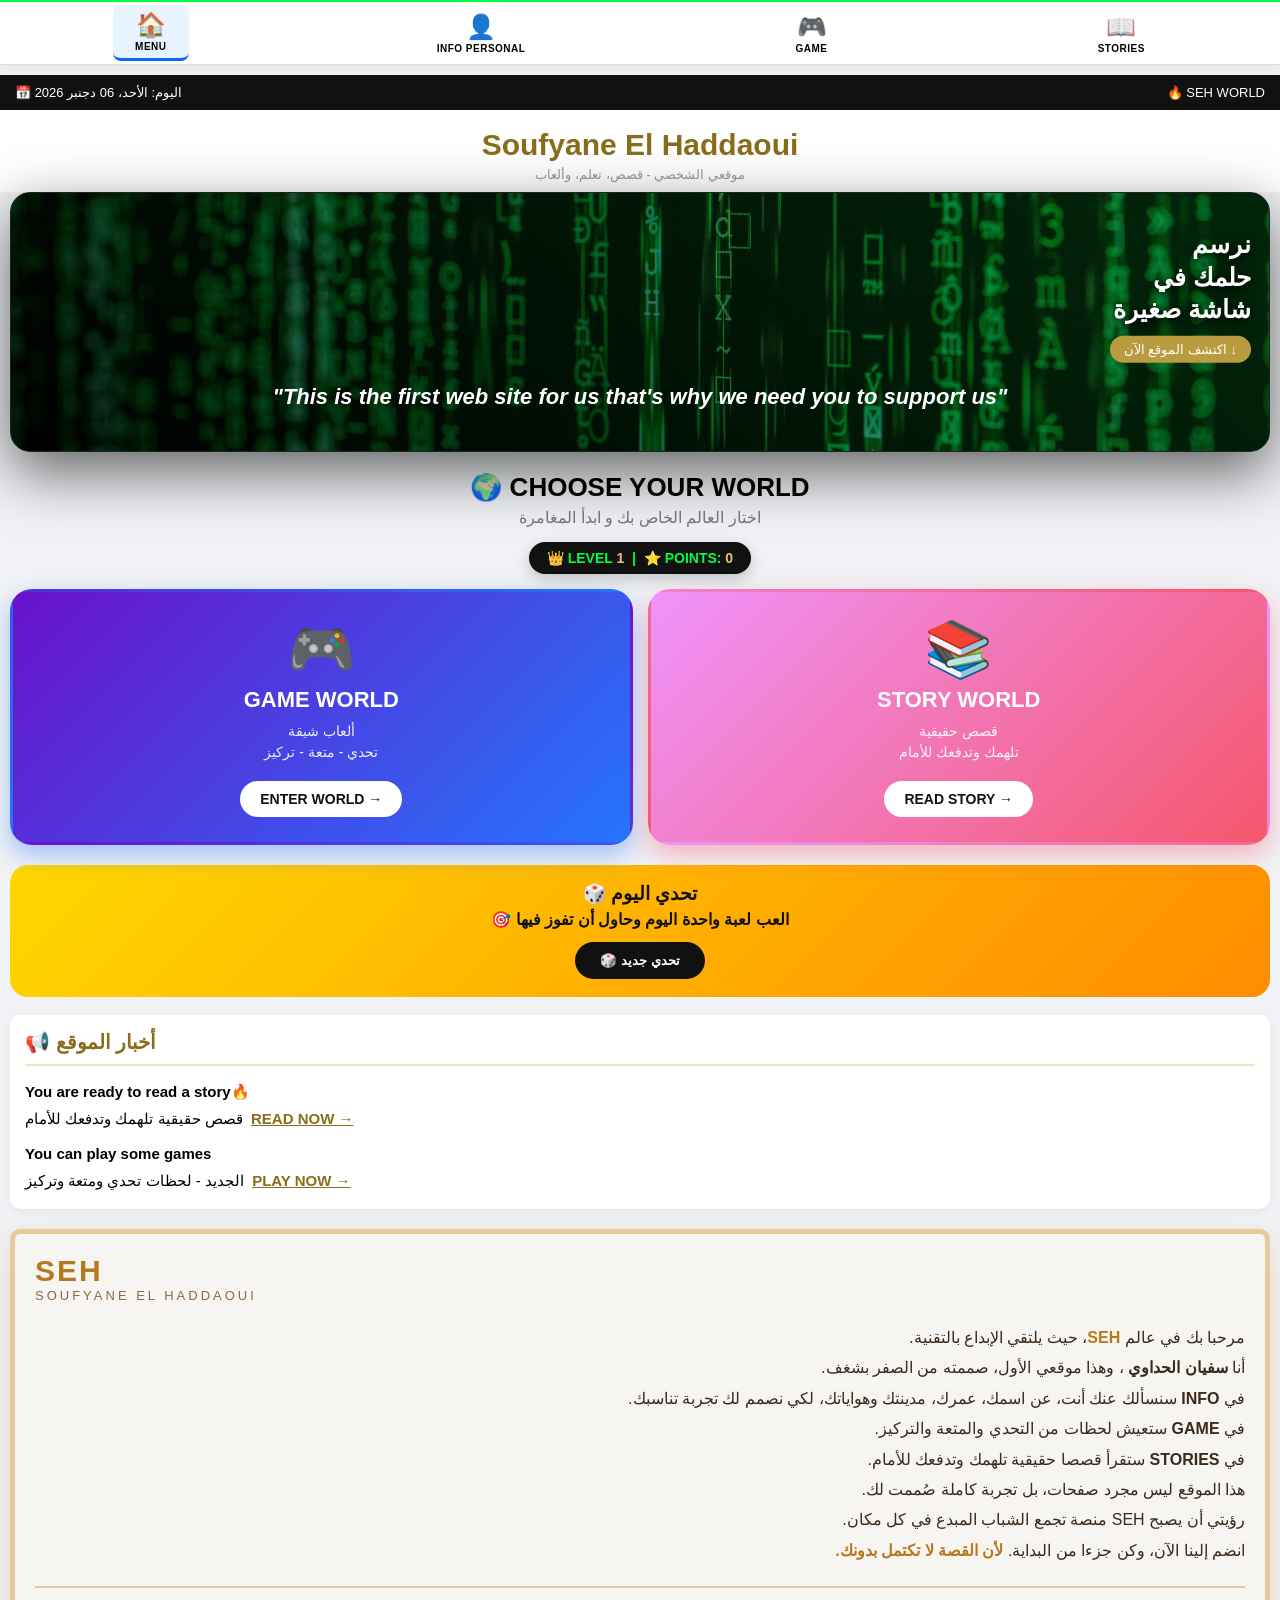
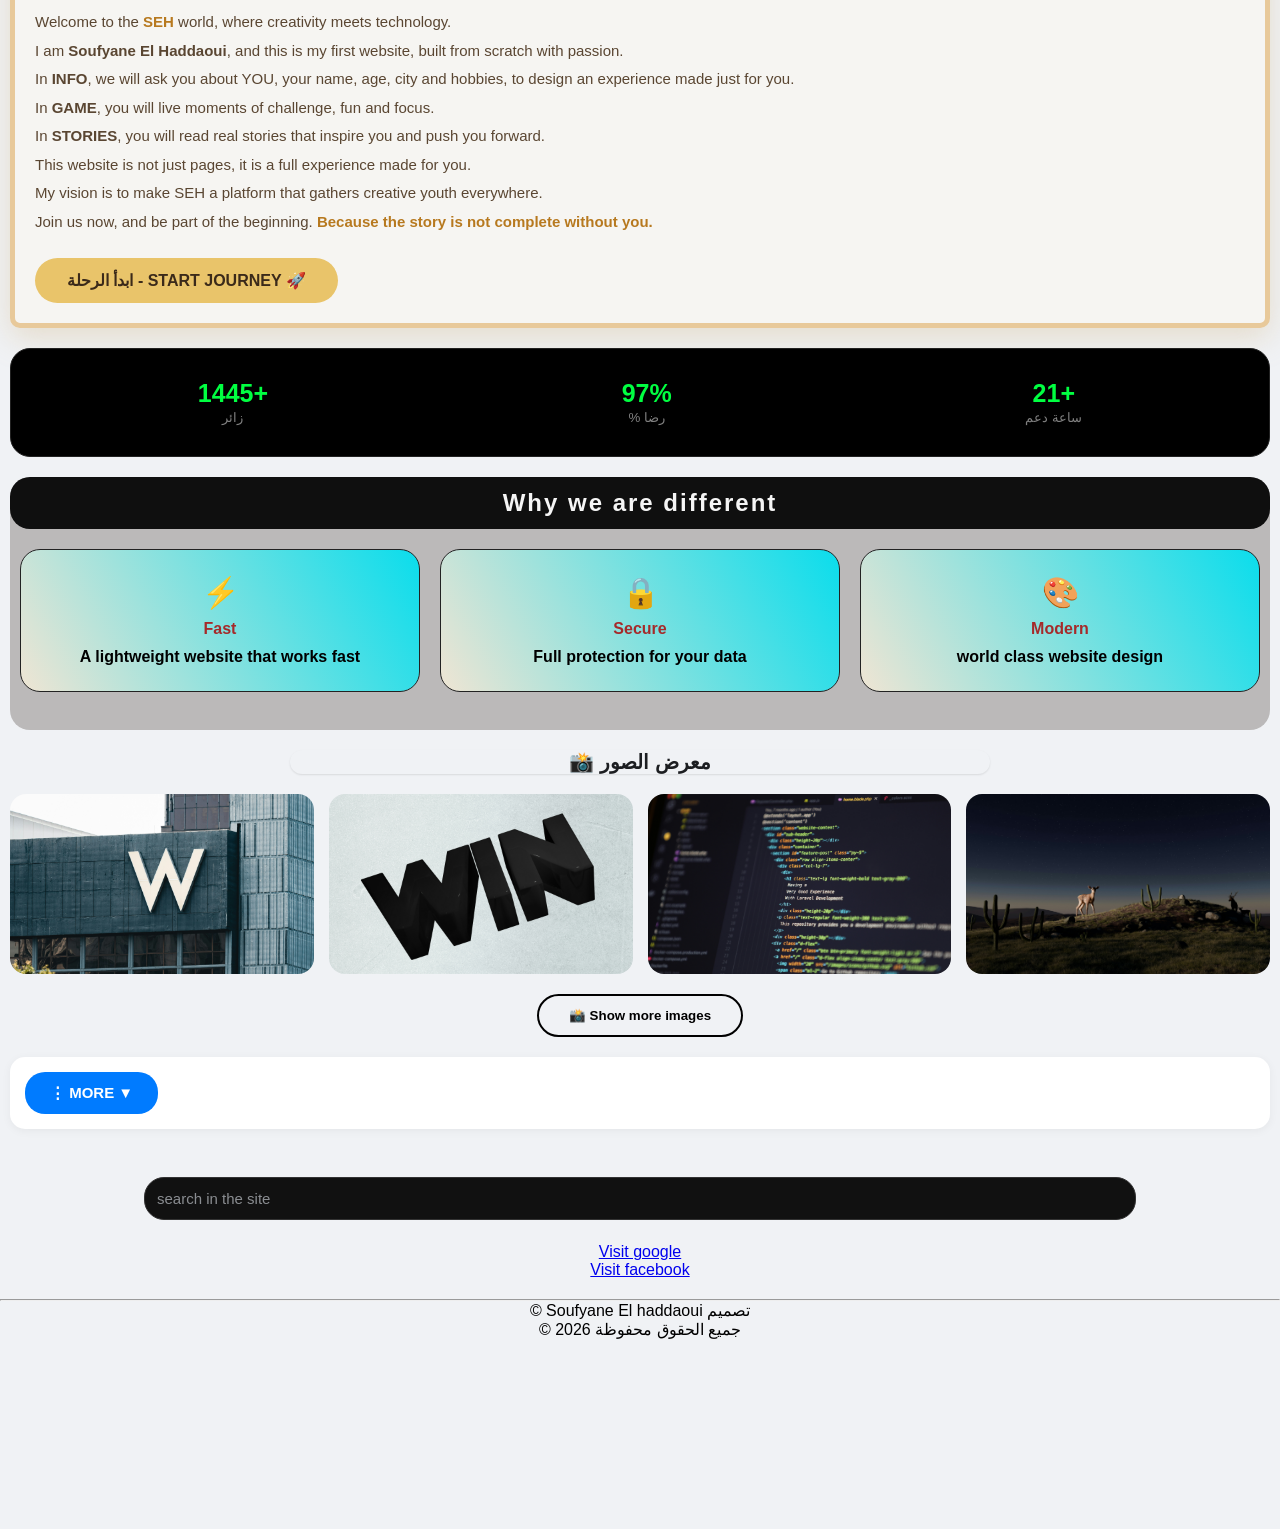
==== commit 34172155: "save user to firestore" ====
--- a/index.html
+++ b/index.html
@@ -10,14 +10,19 @@
 </head>
 
 <style>
+/* ===== BASE ديالك محفوظ ===== */
 *{box-sizing:border-box}
 body{margin:0;font-family:Arial,sans-serif;background:#f6f5f2}
 .content{animation:fadeIn 1s ease;padding-bottom:20px}
 @keyframes fadeIn{from{opacity:0;transform:translateY(20px)}to{opacity:1;transform:translateY(0)}}
+
+/* ===== HEADER ===== */
 .gold-header{background:white;text-align:center;padding:18px 10px 10px}
 .gold-header h2{color:#8a6d1a;font-size:30px;margin:0;font-weight:bold}
 .gold-header p{color:#999;font-size:13px;margin:5px 0 0}
-.top-bar{display:flex;justify-content:space-between;align-items:center;padding:10px 15px;background:#111;color:#fff;font-size:13px;gap:8px}
+.top-bar{display:flex;justify-content:space-between;align-items:center;padding:10px 15px;background:#111;color:#fff;font-size:13px}
+
+/* ===== WORLD - الجديد الواعر ===== */
 .world-section{margin:20px 10px;text-align:center}
 .world-section h2{font-size:26px;margin:10px 0 5px}
 .world-section p{color:#777;margin:0 0 15px}
@@ -46,6 +51,8 @@
 .daily-box p{margin:5px 0;font-weight:bold}
 .daily-box button{background:#111;color:white;border:none;padding:11px 25px;border-radius:20px;font-weight:bold;cursor:pointer;margin-top:8px}
 .daily-box button:active{transform:scale(.95)}
+
+/* HERO - محفوظ + محسن */
 .hero-banner{position:relative;background-image:url(IMAGES/markus-spiske-iar-afB0QQw-unsplash.jpg);background-size:cover;background-position:center;color:#fff;padding:12px 20px;border-radius:20px;text-align:center;overflow:hidden;border:1px solid #222;box-shadow:0 20px 60px rgba(0,0,0,.6);min-height:260px;display:flex;align-items:center;justify-content:center;margin:0 10px}
 .hero-banner::before{content:'';position:absolute;top:0;left:0;width:100%;height:100%;background:linear-gradient(45deg,rgba(0,0,0,.7),rgba(0,255,65,.15))}
 .hero-gold-text{position:absolute;right:18px;top:50%;transform:translateY(-50%);text-align:right;z-index:2}
@@ -53,9 +60,12 @@
 .hero-gold-text span{background:#b99c3f;color:white;padding:6px 14px;border-radius:20px;font-size:13px;display:inline-block;margin-top:10px}
 .hero-text{position:relative;z-index:2;display:inline-block;animation:slideAndStop 2.5s ease-out forwards;font-size:22px}
 @keyframes slideAndStop{0%{transform:translateX(-120vw);opacity:0}100%{transform:translateX(0);opacity:1}}
+
 .news-box{background:white;border-radius:10px;padding:15px;margin:18px 10px;box-shadow:0 2px 10px rgba(0,0,0,.05)}
 .news-box h3{color:#8a6d1a;border-bottom:2px solid #f0e6b8;padding-bottom:10px;margin:0 0 12px;font-size:20px}
+
 section{background:#f6f5f2;color:#3B2A1A;border:5px solid #E8C99A;margin:20px 10px;box-shadow:0 10px 30px rgba(210,180,130,0.35);padding:20px;border-radius:10px}
+
 .gallery{display:grid;grid-template-columns:repeat(auto-fit,minmax(150px,1fr));gap:15px;margin:20px 10px}
 .gallery-item{position:relative;border-radius:16px;overflow:hidden;height:180px;cursor:pointer;transition:.6s}
 .gallery-item img{width:100%;height:100%;object-fit:cover;transition:.6s}
@@ -63,29 +73,33 @@
 #lightbox{position:fixed;top:0;left:0;width:100%;height:100%;background:rgba(0,0,0,.9);display:none;justify-content:center;align-items:center;z-index:999}
 #lightbox.active{display:flex}
 #lightbox img{max-width:90%;max-height:80%;border-radius:20px}
+
 .cards{display:grid;grid-template-columns:repeat(auto-fit,minmax(200px,1fr));gap:20px;margin:20px 10px}
 .card{background:linear-gradient(60deg,rgba(210,180,130,0.35) 0%,rgb(11,221,236) 100%);border:1px solid #222;border-radius:20px;padding:25px;text-align:center;transition:.4s}
 .card:hover{transform:translateY(-10px)}
 .card .icon{font-size:30px;display:block}
 .card h4{color:brown;margin:10px 0}
+
 .stats{display:flex;justify-content:space-around;background:black;border-radius:20px;padding:30px 10px;margin:20px 10px;border:1px solid #222}
 .stat{text-align:center}
 .stat .num{font-size:25px;font-weight:bold;color:#00ff41;display:block}
 .stat small{color:grey}
+
+.dropdown .menu{max-height:0;overflow:hidden;opacity:0;transition:.4s;background:rgb(221,219,216);border-radius:12px;margin-top:10px}
+.dropdown .menu.open{max-height:300px;opacity:1;padding:10px}
+.dropdown .menu div{padding:12px;cursor:pointer;border-radius:8px}
+.dropdown .menu div:hover{background:#222;color:#00ff41}
+.page{display:none;position:fixed;top:0;left:0;width:100%;height:100%;background:linear-gradient(135deg,#764ba2 0%,rgb(11,221,236) 100%);z-index:200;padding:50px 20px;text-align:center}
+.page.active{display:block}
+.page button{padding:10px 20px;margin:5px;border-radius:20px;border:1px solid #00ff41;background:transparent;color:#00ff41;cursor:pointer}
 .bottom-row{position:fixed;bottom:0;left:0;width:100%;background:#111;display:flex;justify-content:space-around;padding:8px 0;z-index:100;border-top:2px solid #00ff41}
-.bottom-row a{color:#fff;text-decoration:none;text-align:center}
 .bottom-row a.active{color:#00ff41}
-.login-btn{background:#E9C46A;border:none;padding:7px 12px;border-radius:20px;font-weight:bold;cursor:pointer;font-size:12px;color:#111}
-.user-chip{display:flex;align-items:center;gap:6px;background:#222;padding:4px 8px 4px 4px;border-radius:20px}
-.user-chip img{width:26px;height:26px;border-radius:50%;object-fit:cover}
-.user-chip b{font-size:12px;max-width:90px;overflow:hidden;white-space:nowrap;text-overflow:ellipsis}
 </style>
 
 <body>
 
 <div class="top-bar">
 <span id="todayDate">📅 Loading...</span>
-<span id="userArea"><button class="login-btn" onclick="loginGoogle()">🔑 دخول بـ Google</button></span>
 <span>🔥 SEH WORLD</span>
 </div>
 
@@ -103,6 +117,7 @@
 
 <div class="content">
 
+  <!-- HERO محفوظ -->
   <div class="hero-banner">
     <div class="hero-gold-text">
       <h2 style="font-size: 25px;">نرسم<br>حلمك في<br>شاشة صغيرة</h2>
@@ -112,6 +127,7 @@
     <div class="hero-text" style="margin-top:150px"><b><i>"This is the first web site for us that's why we need you to support us"</i></b></div>
   </div>
 
+  <!-- ===== WORLD - الجديد ===== -->
   <div class="world-section">
     <h2>🌍 CHOOSE YOUR WORLD</h2>
     <p>اختار العالم الخاص بك و ابدأ المغامرة</p>
@@ -132,6 +148,7 @@
       </div>
     </div>
 
+    <!-- تفاصيل الألعاب -->
     <div id="gamesDetail" class="world-detail">
       <h4>🎮 اختر لعبتك و ابدأ اللعب :</h4>
       <div class="mini-games">
@@ -145,6 +162,7 @@
       <div style="text-align:center;margin-top:15px"><a href="GAME.html" style="background:#2575fc;color:white;padding:12px 30px;border-radius:20px;text-decoration:none;font-weight:bold;display:inline-block">PLAY ALL GAMES 🎮</a></div>
     </div>
 
+    <!-- تفاصيل القصص -->
     <div id="storiesDetail" class="world-detail">
       <h4>📚 قصة اليوم ليك:</h4>
       <p id="randomStory" style="font-size:16px;line-height:1.8;background:#fff8e1;padding:15px;border-radius:12px;border-left:4px solid #f5576c">...</p>
@@ -152,30 +170,36 @@
     </div>
   </div>
 
+  <!-- تحدي اليوم -->
   <div class="daily-box">
     <h3>🎲 تحدي اليوم</h3>
     <p id="dailyChallenge">...</p>
     <button onclick="newChallenge()">🎲 تحدي جديد</button>
   </div>
 
+  <!-- أخبار الموقع - محفوظ -->
   <div class="news-box">
     <h3>📢 أخبار الموقع</h3>
     <p style="font-size:15px;line-height:1.8"><b>You are ready to read a story🔥</b><br>قصص حقيقية تلهمك وتدفعك للأمام &nbsp;<a href="STORIES.html" style="color:#8a6d1a;font-weight:bold">READ NOW →</a></p>
     <p style="font-size:15px;line-height:1.8;margin-top:8px"><b>You can play some games</b><br>الجديد - لحظات تحدي ومتعة وتركيز &nbsp;<a href="GAME.html" style="color:#8a6d1a;font-weight:bold">PLAY NOW →</a></p>
   </div>
 
+  <!-- ورقة SEH - محفوظة كاملة -->
   <section>
     <div style="font-size:30px;font-weight:bold;color:#B7791F;letter-spacing:2px">SEH</div>
     <div style="font-size:13px;letter-spacing:3px;color:#8A6A45;margin-bottom:20px">SOUFYANE EL HADDAOUI</div>
-    <p dir="rtl" style="font-size:16px;line-height:1.9;margin:0">مرحبا بك في عالم <b style="color:#B7791F">SEH</b>، حيث يلتقي الإبداع بالتقنية.
-      <br>أنا <b>سفيان الحداوي</b>، وهذا موقعي الأول، صممته من الصفر بشغف.
-      <br>في <b>INFO</b> سنسألك عنك أنت، عن اسمك، عمرك، مدينتك وهواياتك، لكي نصمم لك تجربة تناسبك.
+    <p dir="rtl" style="font-size:16px;line-height:1.9;margin:0">مرحبا بك في عالم <b style="color:#B7791F">
+      SEH</b>، حيث يلتقي الإبداع بالتقنية.
+      <br>أنا <b>سفيان الحداوي
+    </b>، وهذا موقعي الأول، صممته من الصفر بشغف.
+    <br>في <b>INFO</b> سنسألك عنك أنت، عن اسمك، عمرك، مدينتك وهواياتك، لكي نصمم لك تجربة تناسبك.
       <br>في <b>GAME</b> ستعيش لحظات من التحدي والمتعة والتركيز.
       <br>في <b>STORIES</b> ستقرأ قصصا حقيقية تلهمك وتدفعك للأمام.<br>هذا الموقع ليس مجرد صفحات، بل تجربة كاملة صُممت لك.
       <br>رؤيتي أن يصبح SEH منصة تجمع الشباب المبدع في كل مكان.
       <br>انضم إلينا الآن، وكن جزءا من البداية. <b style="color:#B7791F">لأن القصة لا تكتمل بدونك.</b></p>
     <hr style="border:1px solid #E8C99A;margin:20px 0">
-    <p style="font-size:15px;line-height:1.9;margin:0;color:#5A4632">Welcome to the <b style="color:#B7791F">SEH</b> world, where creativity meets technology.
+    <p style="font-size:15px;line-height:1.9;margin:0;color:#5A4632">Welcome to the <b style="color:#B7791F">
+      SEH</b> world, where creativity meets technology.
       <br>I am <b>Soufyane El Haddaoui</b>, and this is my first website, built from scratch with passion.
       <br>In <b>INFO</b>, we will ask you about YOU, your name, age, city and hobbies, to design an experience made just for you.
       <br>In <b>GAME</b>, you will live moments of challenge, fun and focus.
@@ -210,18 +234,22 @@
   </div>
 
   <div style="text-align:center;margin:20px 0">
-    <button id="loadMoreBtn" onclick="loadMoreImages()" style="padding:12px 30px;background:transparent;color:black;border:2px solid black;border-radius:40px;font-weight:bold;cursor:pointer">📸 Show more images</button>
-  </div>
-
+    <button id="loadMoreBtn" onclick="loadMoreImages()" style="padding:12px 30px;background:transparent;
+    color:black;border:2px solid black;border-radius:40px;font-weight:bold;cursor:pointer">📸 Show more images</button>
+  </div>
+
+  
+  <!-- ===== MORE - نسخة جديدة خدامة 100% ===== -->
 <div style="margin:20px 10px;background:white;border-radius:15px;padding:15px;box-shadow:0 2px 10px rgba(0,0,0,.05)">
   <button onclick="toggleMore()" id="moreBtn" style="background:#007bff;color:white;border:none;padding:12px 25px;border-radius:20px;font-weight:bold;cursor:pointer;font-size:15px">⋮ MORE ▼</button>
 
   <div id="moreMenu" style="display:none;margin-top:15px;gap:10px">
     <button onclick="showBox('settingBox')" style="width:100%;padding:13px;border:none;border-radius:12px;background:gray;font-weight:bold;cursor:pointer;text-align:left">⚙️ Setting</button>
     <button onclick="showBox('aboutBox')" style="width:100%;padding:13px;border:none;border-radius:12px;background:gray;font-weight:bold;cursor:pointer;text-align:left;margin-top:8px">📄 About site</button>
-    <button onclick="showBox('signBox')" style="width:100%;padding:13px;border:none;border-radius:12px;background:gray;font-weight:bold;cursor:pointer;text-align:left;margin-top:8px">👤 حسابي / Sign out</button>
-  </div>
-
+    <button onclick="showBox('signBox')" style="width:100%;padding:13px;border:none;border-radius:12px;background:gray;font-weight:bold;cursor:pointer;text-align:left;margin-top:8px">🚪 Sign out</button>
+  </div>
+
+  <!-- الصناديق -->
   <div id="settingBox" style="display:none;background:#f8f9fa;border-radius:12px;padding:20px;margin-top:15px;text-align:center">
     <h3>⚙️ Setting</h3>
     <p>Premium settings coming soon</p>
@@ -236,10 +264,10 @@
   </div>
 
   <div id="signBox" style="display:none;background:#f8f9fa;border-radius:12px;padding:20px;margin-top:15px;text-align:center">
-    <h3>👤 حسابي</h3>
-    <div id="accountInfo">ما داخلش دابا - سجل دخول باش يبان حسابك هنا</div><br>
-    <button id="accountLoginBtn" onclick="loginGoogle()" style="padding:10px 25px;border-radius:20px;border:none;background:#E9C46A;color:#111;font-weight:bold;cursor:pointer">🔑 دخول بـ Google</button>
-    <button id="accountLogoutBtn" onclick="logoutGoogle()" style="display:none;padding:10px 25px;border-radius:20px;border:none;background:#e63946;color:white;font-weight:bold;cursor:pointer">🚪 تسجيل الخروج</button>
+    <h3>🚪 Sign out</h3>
+    <input type="text" placeholder="name" style="width:90%;padding:12px;border-radius:10px;border:1px solid #ddd;margin:5px 0"><br>
+    <input type="password" placeholder="password" style="width:90%;padding:12px;border-radius:10px;border:1px solid #ddd;margin:5px 0"><br><br>
+    <button onclick="hideAllBoxes()" style="padding:10px 25px;border-radius:20px;border:none;background:#00c853;color:white;font-weight:bold;cursor:pointer">Enter</button>
     <button onclick="hideAllBoxes()" style="padding:10px 25px;border-radius:20px;border:none;background:#111;color:white;cursor:pointer">Back</button>
   </div>
 </div>
@@ -258,21 +286,24 @@
 <div id="lightbox" onclick="this.classList.remove('active')"><img id="lightbox-img" src=""></div>
 
 <script>
+// التاريخ
 document.getElementById('todayDate').innerText = "📅 " + new Date().toLocaleDateString('en-GB',{weekday:'long',day:'numeric',month:'long',year:'numeric'});
+
+// POINTS + LEVEL - محفوظ في المتصفح
 let points = parseInt(localStorage.getItem('seh_points')||'0');
 function updatePoints(){document.getElementById('pointsNum').innerText=points; document.getElementById('levelNum').innerText=Math.floor(points/10)+1;}
 updatePoints();
-function addPoints(n){
-  points+=n; localStorage.setItem('seh_points',points); updatePoints();
-  // حفظ النقط فـ Firestore إلا كان داخل
-  if(window.savePoints) window.savePoints(points);
-}
+function addPoints(n){points+=n; localStorage.setItem('seh_points',points); updatePoints();}
+
+// WORLD
+// ===== قصص عامة - بالعربية - ماشي عليك =====
 let stories = [
 "كان يا ما كان، في قرية صغيرة، كان هناك طفل صغير يحب أن يرسم. كل أصدقائه كانوا يضحكون عليه ويقولون له الرسم لا ينفع. لكنه لم يتوقف. كان يرسم كل يوم، حتى أصبح من أشهر الرسامين في بلده. العبرة: لا تستمع لمن يحبطك، استمر في حلمك.",
 "في يوم من الأيام، كان هناك فلاح فقير يزرع أرضه كل صباح. كان الناس يقولون له: لماذا تتعب؟ لن تحصد شيئا. لكنه استمر في العمل بصبر. وبعد أشهر، أصبحت أرضه أجمل أرض في القرية كلها. العبرة: الصبر والعمل كل يوم يصنع المعجزات.",
 "كان هناك شاب يخاف أن يتكلم أمام الناس. في المدرسة كان يسكت دائما. في يوم قرر أن يكسر خوفه، وبدأ يتكلم قليلا كل يوم. بعد سنة، أصبح هو من يقدم الحفل كله أمام مئات الناس. العبرة: الخوف يذهب عندما تبدأ، لا عندما تنتظر.",
 "يحكى أن رجلا ضاع في الصحراء، ولم يبق معه إلا قليل من الماء. جلس يفكر: هل أبكي أم أكمل الطريق؟ قرر أن يكمل. وبعد ساعات من المشي، وجد واحة جميلة. العبرة: مهما كان الطريق صعبا، لا تتوقف، فالفرج قريب."
 ];
+
 let challenges = [
 "🎯 العب لعبة واحدة اليوم وحاول أن تفوز فيها",
 "📚 اقرأ قصة واحدة وشاركها مع صديقك",
@@ -303,11 +334,20 @@
 function newChallenge(){document.getElementById('dailyChallenge').innerText = challenges[Math.floor(Math.random()*challenges.length)];}
 newChallenge();
 document.getElementById('randomStory').innerText = stories[0];
+
+function toggleMenu(){document.getElementById('myMenu').classList.toggle('open')}
+function openPage(id){closeAll();document.getElementById(id+'-page').classList.add('active')}
+function closeAll(){document.querySelectorAll('.page').forEach(p=>p.classList.remove('active'));document.getElementById('myMenu').classList.remove('open')}
 function openLightbox(el){document.getElementById('lightbox-img').src=el.querySelector('img').src;document.getElementById('lightbox').classList.add('active');}
+
 const nums=document.querySelectorAll('.num');
-const observer=new IntersectionObserver(entries=>{entries.forEach(e=>{if(e.isIntersecting){let el=e.target,target=+el.dataset.target,count=0;let inc=target/60;let timer=setInterval(()=>{count+=inc;if(count>=target){count=target;clearInterval(timer)} el.innerText=Math.floor(count)+(el.dataset.target==97?'%':'+')},20)}})},{threshold:.5});
+const observer=new IntersectionObserver(entries=>{entries.forEach(e=>{if(e.isIntersecting){let el=e.target,target=+el.dataset.target,count=0;let inc=target/60;let timer=setInterval(()=>{count+=inc;if(count>=target){count=target;clearInterval(timer)} 
+  el.innerText=Math.floor(count)+(el.dataset.target==97?'%':'+')},20)}})},{threshold:.5});
 nums.forEach(n=>observer.observe(n));
-let moreImages=["IMAGES/1793704644128.jpg","IMAGES/1793704644158.jpg","IMAGES/chris-ried-ieic5Tq8YMk-unsplash.jpg","IMAGES/planet-volumes-LTJGCRNEw7g-unsplash.jpg","IMAGES/mohammad-rahmani-8qEB0fTe9Vw-unsplash.jpg","IMAGES/planet-volumes-lLUIyGEhXMw-unsplash.jpg"];
+
+let moreImages=["IMAGES/1793704644128.jpg","IMAGES/1793704644158.jpg",
+"IMAGES/chris-ried-ieic5Tq8YMk-unsplash.jpg","IMAGES/planet-volumes-LTJGCRNEw7g-unsplash.jpg",
+"IMAGES/mohammad-rahmani-8qEB0fTe9Vw-unsplash.jpg","IMAGES/planet-volumes-lLUIyGEhXMw-unsplash.jpg"];
 let loaded=false;
 function loadMoreImages(){
   const gallery=document.querySelector('.gallery');const btn=document.getElementById('loadMoreBtn');
@@ -315,6 +355,8 @@
   else{let items=document.querySelectorAll('.gallery-item');for(let i=4;i<items.length;i++){items[i].remove();}btn.innerText="📸 More images";loaded=false;}
 }
 document.getElementById('siteSearch')?.addEventListener('input',function(){let val=this.value.toLowerCase();document.querySelectorAll('.nav-item').forEach(a=>{a.style.display=a.innerText.toLowerCase().includes(val)?'':'none';if(val=='')a.style.display='';});});
+
+// ===== MORE - جديد خدام =====
 function toggleMore(){
   var m = document.getElementById('moreMenu');
   var btn = document.getElementById('moreBtn');
@@ -338,10 +380,11 @@
   document.getElementById('signBox').style.display = 'none';
 }
 </script>
+<script src="javascript"></script>
 <script type="module">
 import { initializeApp } from "https://www.gstatic.com/firebasejs/10.12.2/firebase-app.js";
-import { getAuth, GoogleAuthProvider, signInWithPopup, signOut, onAuthStateChanged } from "https://www.gstatic.com/firebasejs/10.12.2/firebase-auth.js";
-import { getFirestore, doc, setDoc, getDoc, serverTimestamp } from "https://www.gstatic.com/firebasejs/10.12.2/firebase-firestore.js";
+import { getAuth, GoogleAuthProvider, signInWithPopup, onAuthStateChanged } from "https://www.gstatic.com/firebasejs/10.12.2/firebase-auth.js";
+import { getFirestore, doc, setDoc, serverTimestamp } from "https://www.gstatic.com/firebasejs/10.12.2/firebase-firestore.js";
 
 const firebaseConfig = {
   apiKey: "AIzaSyApOzh9J8QCiLcHdZ0q3zMgWrmK1ToY9Cg",
@@ -352,70 +395,26 @@
   appId: "1:888057068574:web:796fdde71679597931020f"
 };
 const app = initializeApp(firebaseConfig);
-const auth = getAuth(app);
-const db = getFirestore(app);
-const provider = new GoogleAuthProvider();
-window.auth = auth;
-window.db = db;
-
-window.savePoints = async (pts) => {
-  if(!auth.currentUser) return;
-  try{ await setDoc(doc(db, "users", auth.currentUser.uid), { points: pts }, { merge: true }); }catch(e){}
-};
-
+window.auth = getAuth(app);
+window.db = getFirestore(app);
+window.provider = new GoogleAuthProvider();
 window.loginGoogle = async () => {
   try{
-    const result = await signInWithPopup(auth, provider);
+    const result = await signInWithPopup(window.auth, window.provider);
     const user = result.user;
-    const snap = await getDoc(doc(db, "users", user.uid));
-    let oldPoints = snap.exists() ? (snap.data().points || 0) : parseInt(localStorage.getItem('seh_points')||'0');
-    await setDoc(doc(db, "users", user.uid), {
+    // تسجيل المستخدم فـ Firestore
+    await setDoc(doc(window.db, "users", user.uid), {
       name: user.displayName,
       email: user.email,
       photo: user.photoURL,
       uid: user.uid,
-      points: oldPoints,
       lastLogin: serverTimestamp(),
       createdAt: serverTimestamp()
     }, { merge: true });
-    points = oldPoints;
-    localStorage.setItem('seh_points', points);
-    updatePoints();
-    alert("WELCOME IN SEH-WORLD! " + user.displayName);
-  } catch(e){ alert(e.message); }
+    alert("  WELCOME IN SEH-WORLD! " + user.displayName);
+  }
+  catch(e){ alert(e.message); }
 };
-
-window.logoutGoogle = async () => {
-  await signOut(auth);
-  alert("   logged out , See you soon 👋");
-};
-
-onAuthStateChanged(auth, async (user) => {
-  const userArea = document.getElementById('userArea');
-  const accInfo = document.getElementById('accountInfo');
-  const loginBtn = document.getElementById('accountLoginBtn');
-  const logoutBtn = document.getElementById('accountLogoutBtn');
-  if(user){
-    userArea.innerHTML = `<div class="user-chip"><img src="${user.photoURL || ''}"><b>${user.displayName || 'User'}</b></div>`;
-    if(accInfo) accInfo.innerHTML = ` Logged in as <b>${user.displayName}</b><br>${user.email}<br>⭐ points: ${points}`;
-    if(loginBtn) loginBtn.style.display = 'none';
-    if(logoutBtn) logoutBtn.style.display = 'inline-block';
-    // جيب النقط من Firestore
-    try{
-      const snap = await getDoc(doc(db, "users", user.uid));
-      if(snap.exists() && typeof snap.data().points === 'number'){
-        points = snap.data().points;
-        localStorage.setItem('seh_points', points);
-        updatePoints();
-      }
-    }catch(e){}
-  } else {
-    userArea.innerHTML = `<button class="login-btn" onclick="loginGoogle()">🔑 ENTER BY Google</button>`;
-    if(accInfo) accInfo.innerHTML = `not logged yet-Sign in to view your account here`;
-    if(loginBtn) loginBtn.style.display = 'inline-block';
-    if(logoutBtn) logoutBtn.style.display = 'none';
-  }
-});
 </script>
 </body>
 </html>
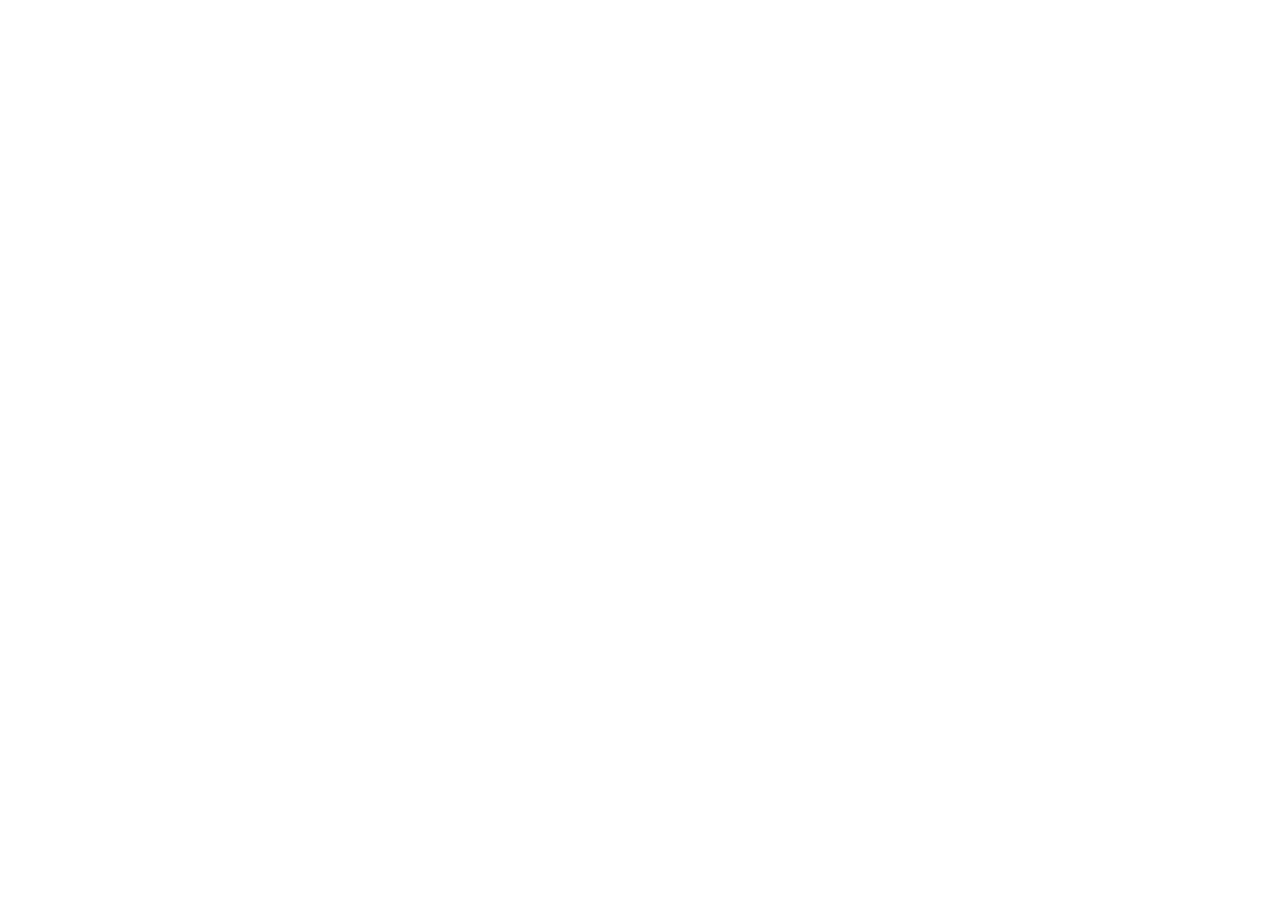
==== commit 40715cf0: "Add files via upload" ====
--- a/index.html
+++ b/index.html
@@ -1,12 +1,31 @@
 <!DOCTYPE html>
-<html>
+<html lang="en">
 <head>
 <meta name="google-site-verification" content="POT41TY8wL_xwe7rQjYkqojoxXG3dxkhdj_DEoyyTsY" />
 <meta charset="UTF-8">
 <meta http-equiv="CONTENT-TYPE" content="text/html; charset=UTF-8">
 <link rel="stylesheet" href="style.css">
-<title>Soufyane El Haddaoui - SEH World</title>
-<link rel="icon" href="IMAGES/1793704644158.jpg">
+<meta name="viewport" content="width=device-width, initial-scale=1">
+<meta http-equiv="Content-Security-Policy" content="upgrade-insecure-requests">
+<script>if(location.protocol==="http:"&&location.hostname!=="localhost"&&location.hostname!=="127.0.0.1"){location.replace("https://"+location.host+location.pathname+location.search+location.hash);}</script>
+<title>SEH World – Games, Stories &amp; Personal Website | Soufyane El Haddaoui</title>
+<meta name="description" content="Personal website of Soufyane El Haddaoui: play free games, read inspiring short stories and build your own profile. Works on phone, tablet and PC.">
+<meta name="author" content="Soufyane El Haddaoui">
+<link rel="canonical" href="https://souf2002yane.github.io/SEH-WORLD/">
+<link rel="icon" type="image/svg+xml" href="favicon.svg">
+<meta property="og:type" content="website">
+<meta property="og:site_name" content="SEH World">
+<meta property="og:title" content="SEH World – Games, Stories &amp; Personal Website | Soufyane El Haddaoui">
+<meta property="og:description" content="Personal website of Soufyane El Haddaoui: play free games, read inspiring short stories and build your own profile. Works on phone, tablet and PC.">
+<meta property="og:image" content="https://souf2002yane.github.io/SEH-WORLD/og-image.png">
+<meta property="og:image:width" content="1200">
+<meta property="og:image:height" content="630">
+<meta property="og:image:alt" content="SEH World - Games, Stories and Personal Website">
+<meta property="og:url" content="https://souf2002yane.github.io/SEH-WORLD/">
+<meta name="twitter:card" content="summary_large_image">
+<meta name="twitter:title" content="SEH World – Games, Stories &amp; Personal Website | Soufyane El Haddaoui">
+<meta name="twitter:description" content="Personal website of Soufyane El Haddaoui: play free games, read inspiring short stories and build your own profile. Works on phone, tablet and PC.">
+<meta name="twitter:image" content="https://souf2002yane.github.io/SEH-WORLD/og-image.png">
 </head>
 
 <style>
@@ -207,7 +226,7 @@
       <br>This website is not just pages, it is a full experience made for you.
       <br>My vision is to make SEH a platform that gathers creative youth everywhere.
       <br>Join us now, and be part of the beginning. <b style="color:#B7791F">Because the story is not complete without you.</b></p>
-    <a href="INFO.html" style="display:inline-block;margin-top:22px;background:#E9C46A;color:#3B2A1A;padding:13px 32px;border-radius:25px;font-weight:bold;text-decoration:none">ابدأ الرحلة - START JOURNEY 🚀</a>
+    <a href="INFO.html" class="main-cta" style="display:inline-block;margin-top:22px;background:#E9C46A;color:#3B2A1A;padding:13px 32px;border-radius:25px;font-weight:bold;text-decoration:none">ابدأ الرحلة - START JOURNEY 🚀</a>
   </section>
 
   <div class="stats">
@@ -227,10 +246,10 @@
 
   <h1 style="padding:0 10px">📸 معرض الصور</h1>
   <div class="gallery">
-    <div class="gallery-item" onclick="openLightbox(this)"><img src="IMAGES/clayton-malquist-aAubExQ70P8-unsplash.jpg"></div>
-    <div class="gallery-item" onclick="openLightbox(this)"><img src="IMAGES/logan-voss-zgdT2K7-XTg-unsplash.jpg"></div>
-    <div class="gallery-item" onclick="openLightbox(this)"><img src="IMAGES/mohammad-rahmani-oXlXu2qukGE-unsplash.jpg"></div>
-    <div class="gallery-item" onclick="openLightbox(this)"><img src="IMAGES/planet-volumes-VvZwspdTsQM-unsplash.jpg"></div>
+    <div class="gallery-item" onclick="openLightbox(this)"><img src="IMAGES/clayton-malquist-aAubExQ70P8-unsplash.jpg" alt="SEH World gallery photo 1, photo by Clayton Malquist on Unsplash" loading="lazy" decoding="async"></div>
+    <div class="gallery-item" onclick="openLightbox(this)"><img src="IMAGES/logan-voss-zgdT2K7-XTg-unsplash.jpg" alt="SEH World gallery photo 2, photo by Logan Voss on Unsplash" loading="lazy" decoding="async"></div>
+    <div class="gallery-item" onclick="openLightbox(this)"><img src="IMAGES/mohammad-rahmani-oXlXu2qukGE-unsplash.jpg" alt="SEH World gallery photo 3, photo by Mohammad Rahmani on Unsplash" loading="lazy" decoding="async"></div>
+    <div class="gallery-item" onclick="openLightbox(this)"><img src="IMAGES/planet-volumes-VvZwspdTsQM-unsplash.jpg" alt="SEH World gallery photo 4, photo by Planet Volumes on Unsplash" loading="lazy" decoding="async"></div>
   </div>
 
   <div style="text-align:center;margin:20px 0">
@@ -265,15 +284,16 @@
 
   <div id="signBox" style="display:none;background:#f8f9fa;border-radius:12px;padding:20px;margin-top:15px;text-align:center">
     <h3>🚪 Sign out</h3>
-    <input type="text" placeholder="name" style="width:90%;padding:12px;border-radius:10px;border:1px solid #ddd;margin:5px 0"><br>
-    <input type="password" placeholder="password" style="width:90%;padding:12px;border-radius:10px;border:1px solid #ddd;margin:5px 0"><br><br>
+    <input type="text" id="signName" placeholder="name" aria-label="Name" autocomplete="username" maxlength="50" style="width:90%;padding:12px;border-radius:10px;border:1px solid #ddd;margin:5px 0"><br>
+    <input type="password" id="signPass" placeholder="password" aria-label="Password" autocomplete="current-password" maxlength="64" style="width:90%;padding:12px;border-radius:10px;border:1px solid #ddd;margin:5px 0"><br>
+    <div class="seh-turnstile"></div><br>
     <button onclick="hideAllBoxes()" style="padding:10px 25px;border-radius:20px;border:none;background:#00c853;color:white;font-weight:bold;cursor:pointer">Enter</button>
     <button onclick="hideAllBoxes()" style="padding:10px 25px;border-radius:20px;border:none;background:#111;color:white;cursor:pointer">Back</button>
   </div>
 </div>
 
   <form style="padding:20px;text-align:center">
-    <input type="search" id="siteSearch" placeholder="search in the site" style="width:80%;padding:12px;border-radius:20px;border:1px solid #333;background:#111;color:#fff">
+    <input type="search" id="siteSearch" aria-label="Search in the site" maxlength="60" placeholder="search in the site" style="width:80%;padding:12px;border-radius:20px;border:1px solid #333;background:#111;color:#fff">
     <div style="margin-top:15px"><a href="https://google.com">Visit google</a><br><a href="https://facebook.com">Visit facebook</a></div>
   </form>
 
@@ -283,7 +303,7 @@
   <br><br><br><br><br>
 </div>
 
-<div id="lightbox" onclick="this.classList.remove('active')"><img id="lightbox-img" src=""></div>
+<div id="lightbox" onclick="this.classList.remove('active')"><img id="lightbox-img" alt="Enlarged gallery photo"></div>
 
 <script>
 // التاريخ
@@ -351,7 +371,7 @@
 let loaded=false;
 function loadMoreImages(){
   const gallery=document.querySelector('.gallery');const btn=document.getElementById('loadMoreBtn');
-  if(!loaded){moreImages.forEach(src=>{const div=document.createElement('div');div.className='gallery-item';div.setAttribute('onclick','openLightbox(this)');div.innerHTML=`<img src="${src}">`;gallery.appendChild(div);});btn.innerText="🔼 Close images";loaded=true;}
+  if(!loaded){moreImages.forEach(src=>{const div=document.createElement('div');div.className='gallery-item';div.setAttribute('onclick','openLightbox(this)');div.innerHTML=`<img src="${src}" alt="SEH World gallery photo ${gallery.children.length+1}" loading="lazy" decoding="async">`;gallery.appendChild(div);});btn.innerText="🔼 Close images";loaded=true;}
   else{let items=document.querySelectorAll('.gallery-item');for(let i=4;i<items.length;i++){items[i].remove();}btn.innerText="📸 More images";loaded=false;}
 }
 document.getElementById('siteSearch')?.addEventListener('input',function(){let val=this.value.toLowerCase();document.querySelectorAll('.nav-item').forEach(a=>{a.style.display=a.innerText.toLowerCase().includes(val)?'':'none';if(val=='')a.style.display='';});});
@@ -381,40 +401,11 @@
 }
 </script>
 <script src="javascript"></script>
-<script type="module">
-import { initializeApp } from "https://www.gstatic.com/firebasejs/10.12.2/firebase-app.js";
-import { getAuth, GoogleAuthProvider, signInWithPopup, onAuthStateChanged } from "https://www.gstatic.com/firebasejs/10.12.2/firebase-auth.js";
-import { getFirestore, doc, setDoc, serverTimestamp } from "https://www.gstatic.com/firebasejs/10.12.2/firebase-firestore.js";
-
-const firebaseConfig = {
-  apiKey: "AIzaSyApOzh9J8QCiLcHdZ0q3zMgWrmK1ToY9Cg",
-  authDomain: "seh-world.firebaseapp.com",
-  projectId: "seh-world",
-  storageBucket: "seh-world.firebasestorage.app",
-  messagingSenderId: "888057068574",
-  appId: "1:888057068574:web:796fdde71679597931020f"
-};
-const app = initializeApp(firebaseConfig);
-window.auth = getAuth(app);
-window.db = getFirestore(app);
-window.provider = new GoogleAuthProvider();
-window.loginGoogle = async () => {
-  try{
-    const result = await signInWithPopup(window.auth, window.provider);
-    const user = result.user;
-    // تسجيل المستخدم فـ Firestore
-    await setDoc(doc(window.db, "users", user.uid), {
-      name: user.displayName,
-      email: user.email,
-      photo: user.photoURL,
-      uid: user.uid,
-      lastLogin: serverTimestamp(),
-      createdAt: serverTimestamp()
-    }, { merge: true });
-    alert("  WELCOME IN SEH-WORLD! " + user.displayName);
-  }
-  catch(e){ alert(e.message); }
-};
-</script>
+<script src="seh-extra.js" defer></script>
+
+<div class="seh-legal-footer">
+  <div><a href="PRIVACY.html">Privacy Policy</a> · <a href="CGU.html">Terms of Use (CGU)</a> · <a href="#" id="sehCookieSettings">Cookie settings</a></div>
+  <p>© 2026 Soufyane El Haddaoui – SEH World · Made in Morocco 🇲🇦</p>
+</div>
 </body>
 </html>
--- a/style.css
+++ b/style.css
@@ -63,11 +63,7 @@
   --text: black;
   --card: #ffffff;
 }
-body.dark {
-  --bg: gray;
-  --text: black;
-  --card: white;
-}
+/* dark mode: see REAL DARK MODE at the end of this file */
 body {
   background-color: var(--bg) !important;
   color: var(--text) !important;
@@ -96,7 +92,7 @@
   font-size: 20px; border: none; transition: 0.3s;
 }
 h1:hover{ background: linear-gradient(135deg,rgb(11, 221, 236) 0%, #764ba2 100%);
- ; transform: scale(1.10)  }
+  transform: scale(1.10) }
 
 fieldset{
   background: var(--white); width: 92%; max-width: 700px;
@@ -121,7 +117,7 @@
 input::placeholder{ color:#8a8d91; }
 
 button, input[type="submit"]{
-  background: var(--blue); color: rgb(193, 192, 192); border: none; padding: 12px 20px;
+  background: var(--blue); color: #fff; border: none; padding: 12px 20px;
   border-radius: 8px; font-weight: bold; cursor: pointer;
   transition: 0.2s; width: auto;
 }
@@ -157,3 +153,179 @@
   to{ transform: scale(1); opacity:1; }
 }
 
+
+/* =====================================================================
+   ADDED BY THE UPDATE (nothing above this line was redesigned)
+   ===================================================================== */
+
+/* ---------- basic responsiveness safety ---------- */
+img{max-width:100%}
+body{overflow-x:hidden}
+
+/* ---------- contrast fixes (WCAG AA 4.5:1) ---------- */
+.top-bar{color:#5e5128}
+input::placeholder{color:#6b6e73}
+legend{color:#0550c8}
+.gold-header p{color:#666}
+.world-section p{color:#666}
+.mini-game small{color:#666}
+.hero-gold-text span{background:#8a6d1a}
+[style*="color:#888"]{color:#666 !important}
+[style*="color:#999"]{color:#666 !important}
+
+/* ---------- ONE main gold button per page ---------- */
+.main-cta{
+  display:block !important;
+  width:fit-content;max-width:92%;
+  margin:28px auto !important;
+  padding:18px 46px !important;
+  font-size:20px !important;font-weight:900 !important;
+  text-align:center;text-decoration:none;
+  color:#1a1200 !important;
+  background:linear-gradient(135deg,#FFD84D,#E9B824) !important;
+  border:2px solid #B7791F !important;border-radius:40px !important;
+  box-shadow:0 8px 24px rgba(183,121,31,.45);
+  cursor:pointer;transition:transform .2s, box-shadow .2s;
+}
+.main-cta:hover{transform:translateY(-2px) scale(1.03);box-shadow:0 12px 30px rgba(183,121,31,.6);background:linear-gradient(135deg,#FFE17A,#F0C030) !important}
+.btn-next,.btn-pro.btn-gold{font-size:18px;color:#1a1200}
+
+/* ---------- cookie banner (CNDP) ---------- */
+.seh-cookie{
+  position:fixed;left:0;right:0;bottom:0;z-index:100000;
+  display:flex;flex-wrap:wrap;align-items:center;justify-content:center;gap:12px 20px;
+  padding:14px 18px;background:#111;color:#f1f1f1;
+  border-top:3px solid #E9C46A;box-shadow:0 -6px 24px rgba(0,0,0,.35);
+  font-size:14px;line-height:1.5;
+}
+.seh-cookie p{margin:0;max-width:760px}
+.seh-cookie a{color:#FFD84D;font-weight:700}
+.seh-cookie-btns{display:flex;gap:10px}
+.seh-cookie button{padding:11px 26px;border-radius:25px;font-weight:800;font-size:15px;cursor:pointer;border:2px solid #E9C46A}
+.seh-cookie .seh-cookie-accept{background:#E9C46A;color:#1a1200}
+.seh-cookie .seh-cookie-refuse{background:transparent;color:#fff}
+.seh-cookie .seh-cookie-refuse:hover{background:#333;transform:none}
+.seh-cookie .seh-cookie-accept:hover{background:#FFD84D;transform:none}
+
+/* ---------- legal footer on every page ---------- */
+.seh-legal-footer{
+  clear:both;text-align:center;padding:22px 12px 95px;margin-top:20px;
+  background:#111;color:#e0e0e0;font-size:14px;border-top:2px solid #E9C46A;
+}
+.seh-legal-footer a{color:#FFD84D;font-weight:700;text-decoration:none;margin:0 8px;display:inline-block;padding:4px 0}
+.seh-legal-footer a:hover{text-decoration:underline}
+.seh-legal-footer p{margin:10px 0 0;color:#c9c9c9}
+
+/* ---------- Turnstile holder (hidden until a site key is configured) ---------- */
+.seh-turnstile{display:flex;justify-content:center;margin:10px 0}
+.seh-turnstile:empty{display:none}
+
+/* ---------- theme toggle button (bottom-right, above the menu bar) ---------- */
+.seh-theme-btn{top:auto !important;bottom:78px;right:14px !important;box-shadow:0 2px 10px rgba(0,0,0,.25);z-index:9998}
+
+/* ---------- legal / 404 page layout ---------- */
+.legal{max-width:820px;margin:20px auto;padding:22px 24px;background:var(--card);border-radius:14px;box-shadow:0 2px 10px rgba(0,0,0,.08);line-height:1.75;font-size:16px}
+.legal h1{all:unset;display:block;font-size:28px;font-weight:800;margin:6px 0 4px;color:#1c1e21}
+.legal h2{font-size:20px;margin:26px 0 8px;color:#0550c8}
+.legal p,.legal li{margin:8px 0}
+.legal ul{padding-left:22px}
+.legal table{width:100%;max-width:none;margin:12px 0;font-size:14px}
+.legal th{background:#0550c8}
+.legal td{text-align:left;vertical-align:top}
+.legal .updated{color:#555;font-size:14px}
+.legal a{color:#0550c8;font-weight:700}
+
+/* =====================================================================
+   REAL DARK MODE  (body.dark)
+   ===================================================================== */
+body.dark{
+  --bg:#0a0a0a;--text:#e0e0e0;--card:#111;
+  --white:#1a1a1a;--gray:#c0c0c0;--dark:#000;
+}
+body.dark:not(.about-page){background-color:#0a0a0a !important;color:#e0e0e0 !important}
+body.dark h1{color:#e0e0e0;background:#1a1a1a}
+body.dark fieldset{border-color:#333}
+body.dark input,body.dark select{background:#1f1f1f;color:#e0e0e0;border-color:#444}
+body.dark input:focus,body.dark select:focus{background:#262626}
+body.dark input::placeholder{color:#a0a0a0}
+body.dark legend{background:#1d2b44;color:#9cc4ff}
+body.dark .nav-item small{color:#e0e0e0}
+body.dark .nav-item.active{background:#1d2b44;color:#9cc4ff}
+body.dark .nav-item:hover{background:#262626}
+body.dark .top-bar{background:#1a1a1a;color:#e0e0e0}
+body.dark tr:hover{background:#222}
+body.dark td{border-color:#333}
+body.dark .legal h1{color:#e0e0e0;background:none}
+body.dark .legal h2,body.dark .legal a{color:#9cc4ff}
+body.dark .legal .updated{color:#b5b5b5}
+body.dark .legal th{background:#1d2b44}
+/* index.html */
+body.dark .gold-header,body.dark .news-box,body.dark .world-detail,
+body.dark [style*="background:white"],body.dark [style*="background:#f8f9fa"]{background:#1a1a1a !important;color:#e0e0e0}
+body.dark .gold-header h2,body.dark .news-box h3{color:#E9C46A}
+body.dark .gold-header p,body.dark .world-section p,body.dark .mini-game small{color:#b5b5b5}
+body.dark .world-detail h4{color:#e0e0e0}
+body.dark .mini-game{background:#222;border-color:#333;color:#e0e0e0}
+body.dark section{background:#1a1a1a;color:#e0e0e0;border-color:#5a4a2a}
+body.dark [style*="background:#fff8e1"]{background:#2a2412 !important;color:#f0e6c0}
+body.dark .card h4{color:#E9C46A}
+body.dark section [style*="color:#5A4632"],body.dark section [style*="color:#8A6A45"]{color:#d8c9b0 !important}
+body.dark .news-box a{color:#FFD84D !important}
+body.dark #moreBtn{color:#fff}
+/* GAME.html */
+body.dark .container,body.dark .game-card,body.dark .lb-row{background:#1a1a1a;color:#e0e0e0}
+body.dark .xo-cell,body.dark .rps-btn,body.dark .mode-btn,body.dark .party-count-btn{color:#111}
+body.dark .btn-secondary{background:#1a1a1a !important;color:#e0e0e0 !important}
+/* STORIES.html */
+body.dark .story-item,body.dark .coming-box{background:#1a1a1a;color:#e0e0e0}
+body.dark .story-icon{background:#333;color:#e0e0e0}
+body.dark .moral{background:#2a2412;color:#f0e6c0}
+body.dark .coming-footer{color:#E9C46A}
+body.dark #searchBox{background:#1f1f1f;color:#e0e0e0;border-color:#444}
+
+/* =====================================================================
+   ABOUT PAGE - styles moved here from the inline <style> of ABOUT.html.
+   Everything is scoped to body.about-page so no other page is affected and
+   the green neon design stays exactly as you built it.
+   ===================================================================== */
+body.about-page,body.about-page .sidebar,body.about-page .sidebar *,body.about-page main,body.about-page main *{margin:0;padding:0;box-sizing:border-box;font-family:Arial,sans-serif;scroll-behavior:smooth}
+body.about-page{background:#6a6a6a !important;color:#fff !important;padding:0}
+body.about-page .sidebar{position:fixed;left:0;top:0;width:230px;height:100vh;background:#07140d;border-right:2px solid #00ff66;padding:30px 15px;z-index:1000;transition:.4s}
+body.about-page .logo{text-align:center;color:#00ff66;font-size:42px;font-weight:bold;text-shadow:0 0 30px #00ff66;margin-bottom:55px}
+body.about-page .sidebar nav{display:flex;flex-direction:column;gap:20px;background:transparent !important}
+body.about-page .sidebar nav a{color:#fff;text-decoration:none;padding:15px;border-radius:10px;transition:.3s;font-size:15px}
+body.about-page .sidebar nav a:hover{background:#00ff66;color:#000;box-shadow:0 0 20px #00ff66;transform:translateX(5px)}
+body.about-page .menu-btn{display:none;position:fixed;top:15px;left:15px;z-index:1100;background:#00ff66;color:#000;border:none;padding:15px;border-radius:8px;font-size:22px;cursor:pointer}
+body.about-page .menu-btn:hover{background:#00ff66;transform:none}
+body.about-page main{margin-left:230px}
+body.about-page .hero{min-height:100vh;display:flex;flex-direction:column;justify-content:center;align-items:center;text-align:center;padding:40px 20px;background:radial-gradient(circle,#123d22 0%,#030906 70%)}
+body.about-page .hero h1{font-size:clamp(35px,6vw,65px);color:#00ff66;text-shadow:0 0 25px #00ff66;margin:0 0 25px;padding:0;width:auto;max-width:none;background:none;border-radius:0;box-shadow:none;transform:none;display:block}
+body.about-page .hero h1:hover{background:none;transform:none}
+body.about-page .hero p{color:#ccc;font-size:20px;line-height:2}
+body.about-page .btn{display:inline-block;margin-top:35px;padding:16px 35px;background:#fff;color:#000;text-decoration:none;border-radius:30px;font-weight:bold;transition:.3s}
+body.about-page .btn:hover{background:#fff;box-shadow:0 0 30px #00ff66;transform:scale(1.08)}
+body.about-page section{padding:90px 35px;text-align:center;min-height:400px}
+body.about-page h2{color:#fff;font-size:35px;margin-bottom:40px;text-shadow:0 0 15px #00ff66}
+body.about-page .cards{display:grid;grid-template-columns:repeat(auto-fit,minmax(200px,1fr));gap:25px}
+body.about-page .card{background:#0c1b12 !important;padding:35px 20px;border:1px solid #087d36;border-radius:15px;transition:.3s}
+body.about-page .card:hover{transform:translateY(-10px);box-shadow:0 0 25px #00ff6655;border-color:#00ff66}
+body.about-page .card h3{color:#00ff66;margin-bottom:20px}
+body.about-page .card p{color:#bbb;line-height:1.7}
+body.about-page footer{text-align:center;padding:30px;background:#07140d;color:#00ff66;border-top:1px solid #00ff66}
+body.about-page .seh-legal-footer{margin-left:230px;padding-bottom:30px}
+@media(max-width:768px){
+  body.about-page .sidebar{width:230px;transform:translateX(-100%)}
+  body.about-page .sidebar.active{transform:translateX(0)}
+  body.about-page .menu-btn{display:block}
+  body.about-page main,body.about-page .seh-legal-footer{margin-left:0}
+  body.about-page .hero{padding:80px 20px}
+  body.about-page .hero h1{font-size:38px}
+  body.about-page section{padding:70px 20px}
+}
+
+/* ---------- 404 page ---------- */
+body.p404{background:#07140d !important;color:#fff !important;padding:0;min-height:100vh}
+body.p404 .box404{min-height:100vh;display:flex;flex-direction:column;align-items:center;justify-content:center;text-align:center;padding:30px 20px 120px;background:radial-gradient(circle,#123d22 0%,#030906 70%)}
+body.p404 .code404{font-size:clamp(80px,22vw,160px);font-weight:900;color:#00ff66;text-shadow:0 0 30px #00ff66;line-height:1}
+body.p404 h2{font-size:28px;margin:10px 0}
+body.p404 p{color:#ccc;font-size:18px;max-width:520px}
